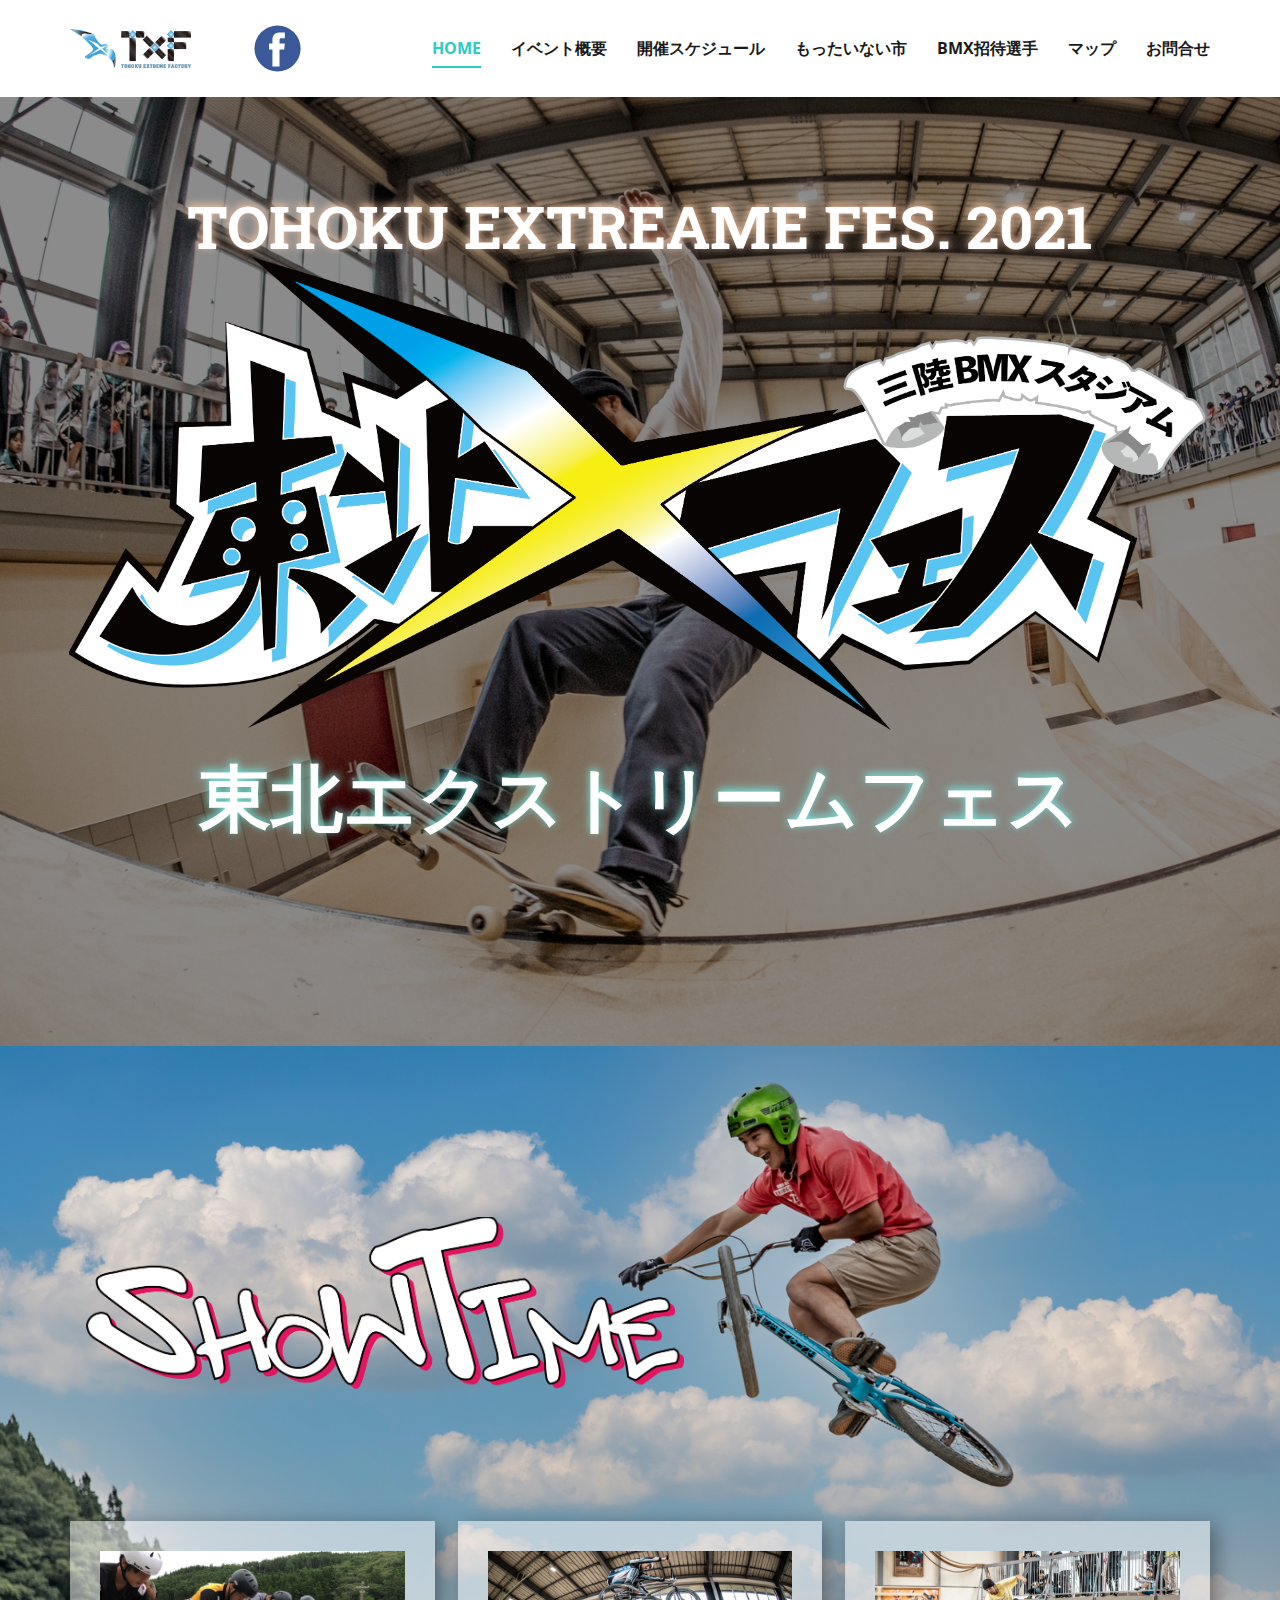
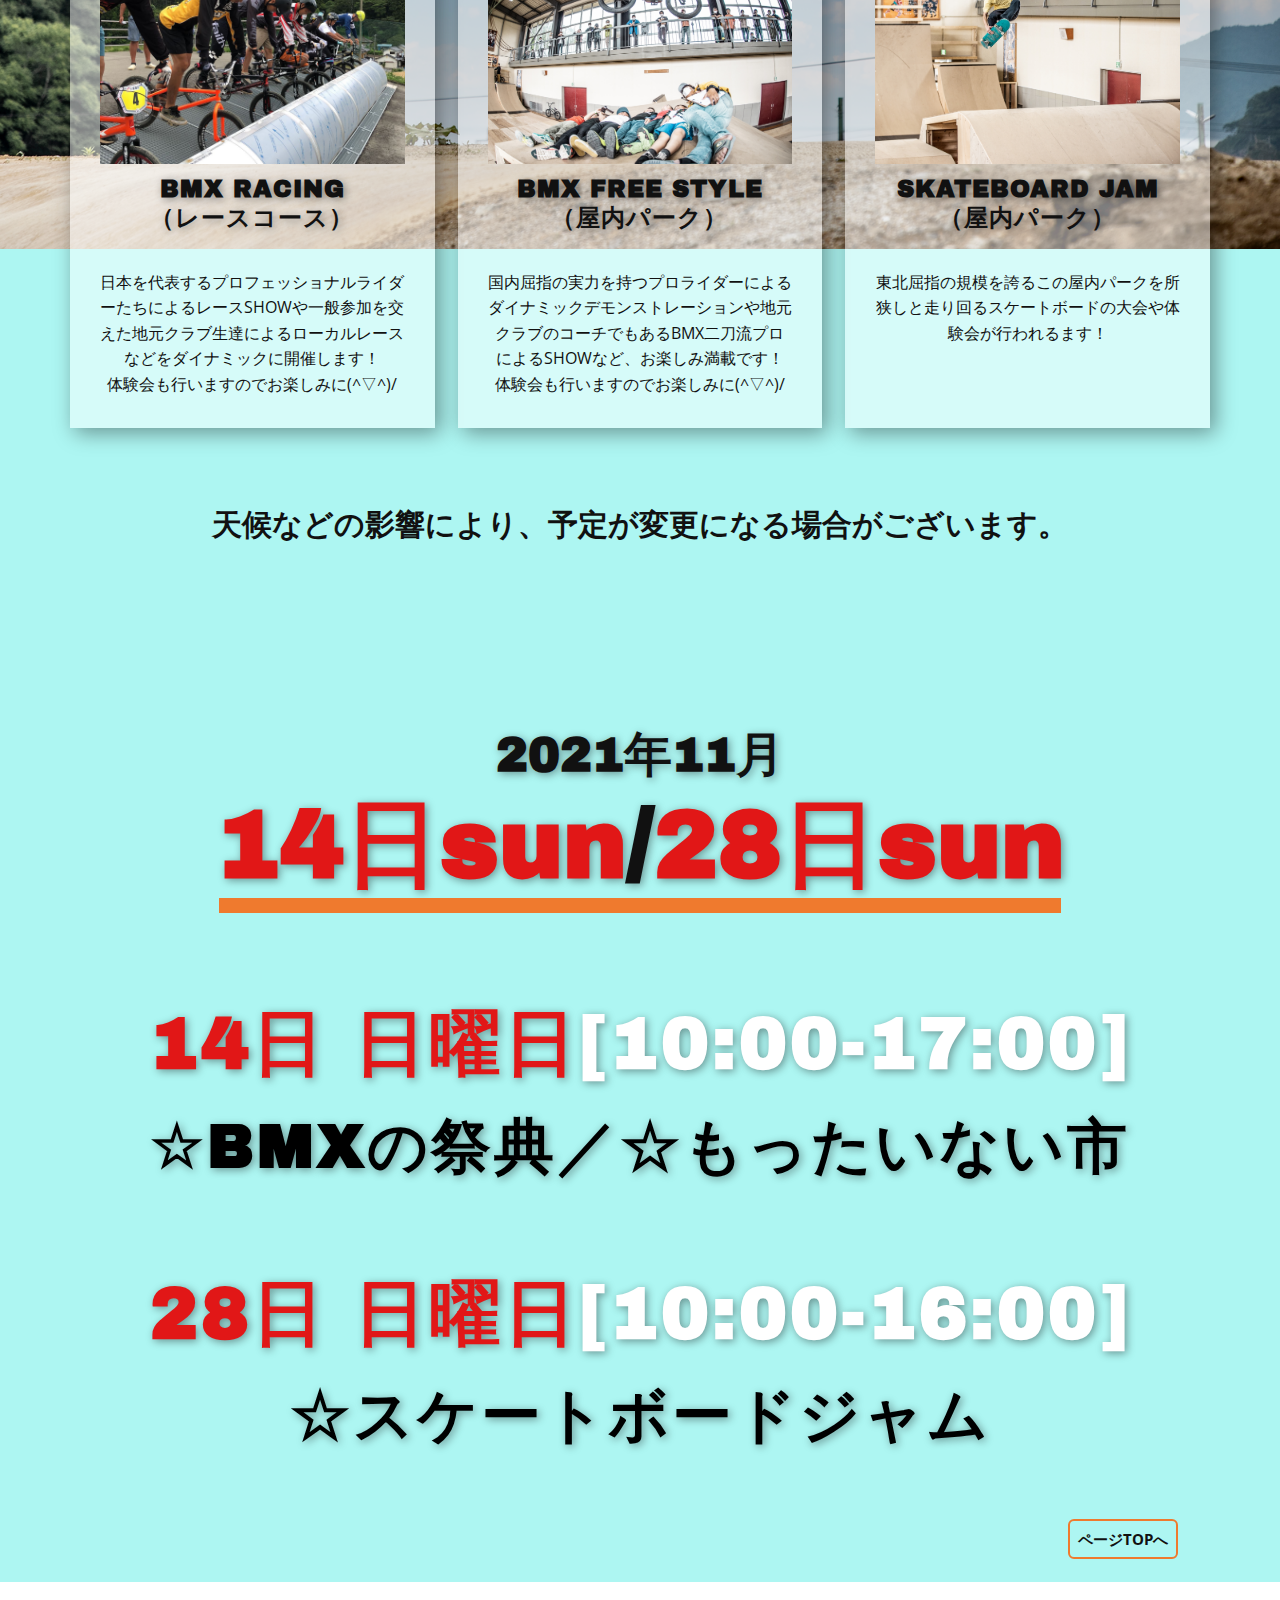
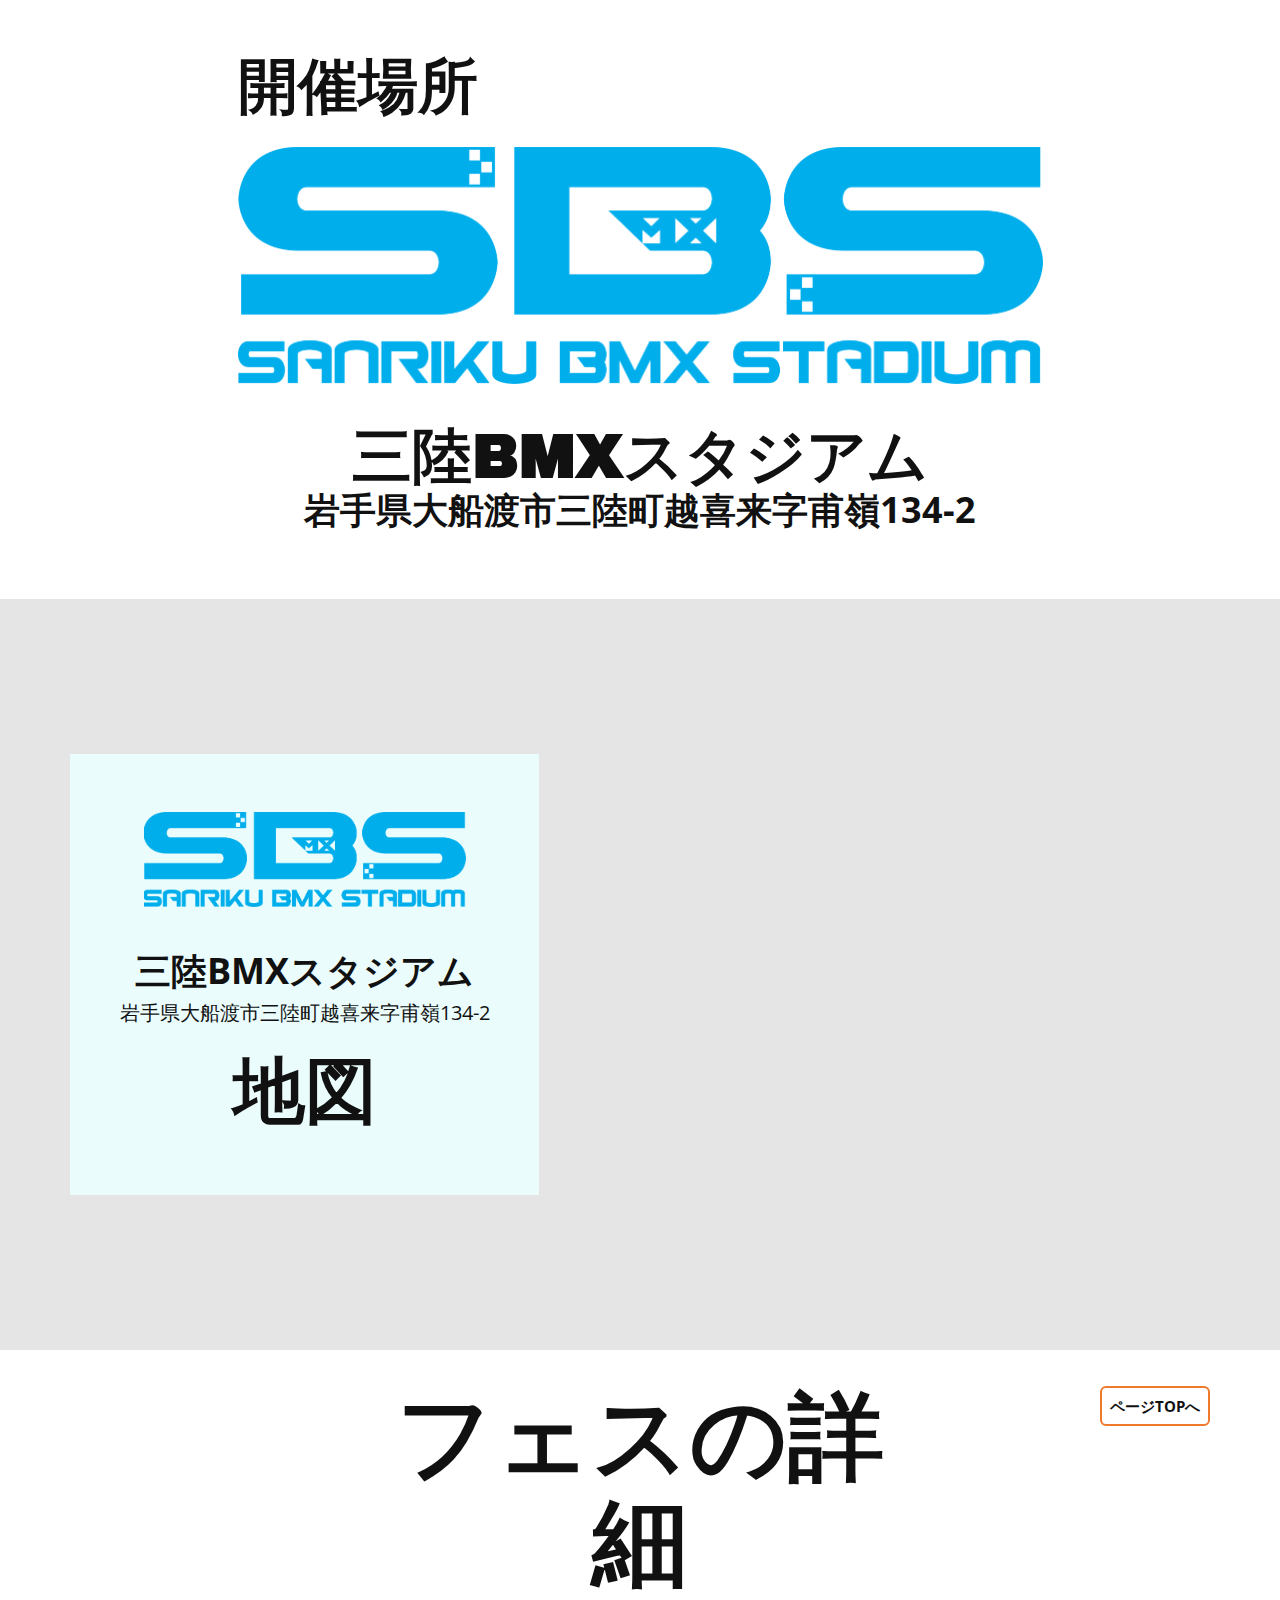
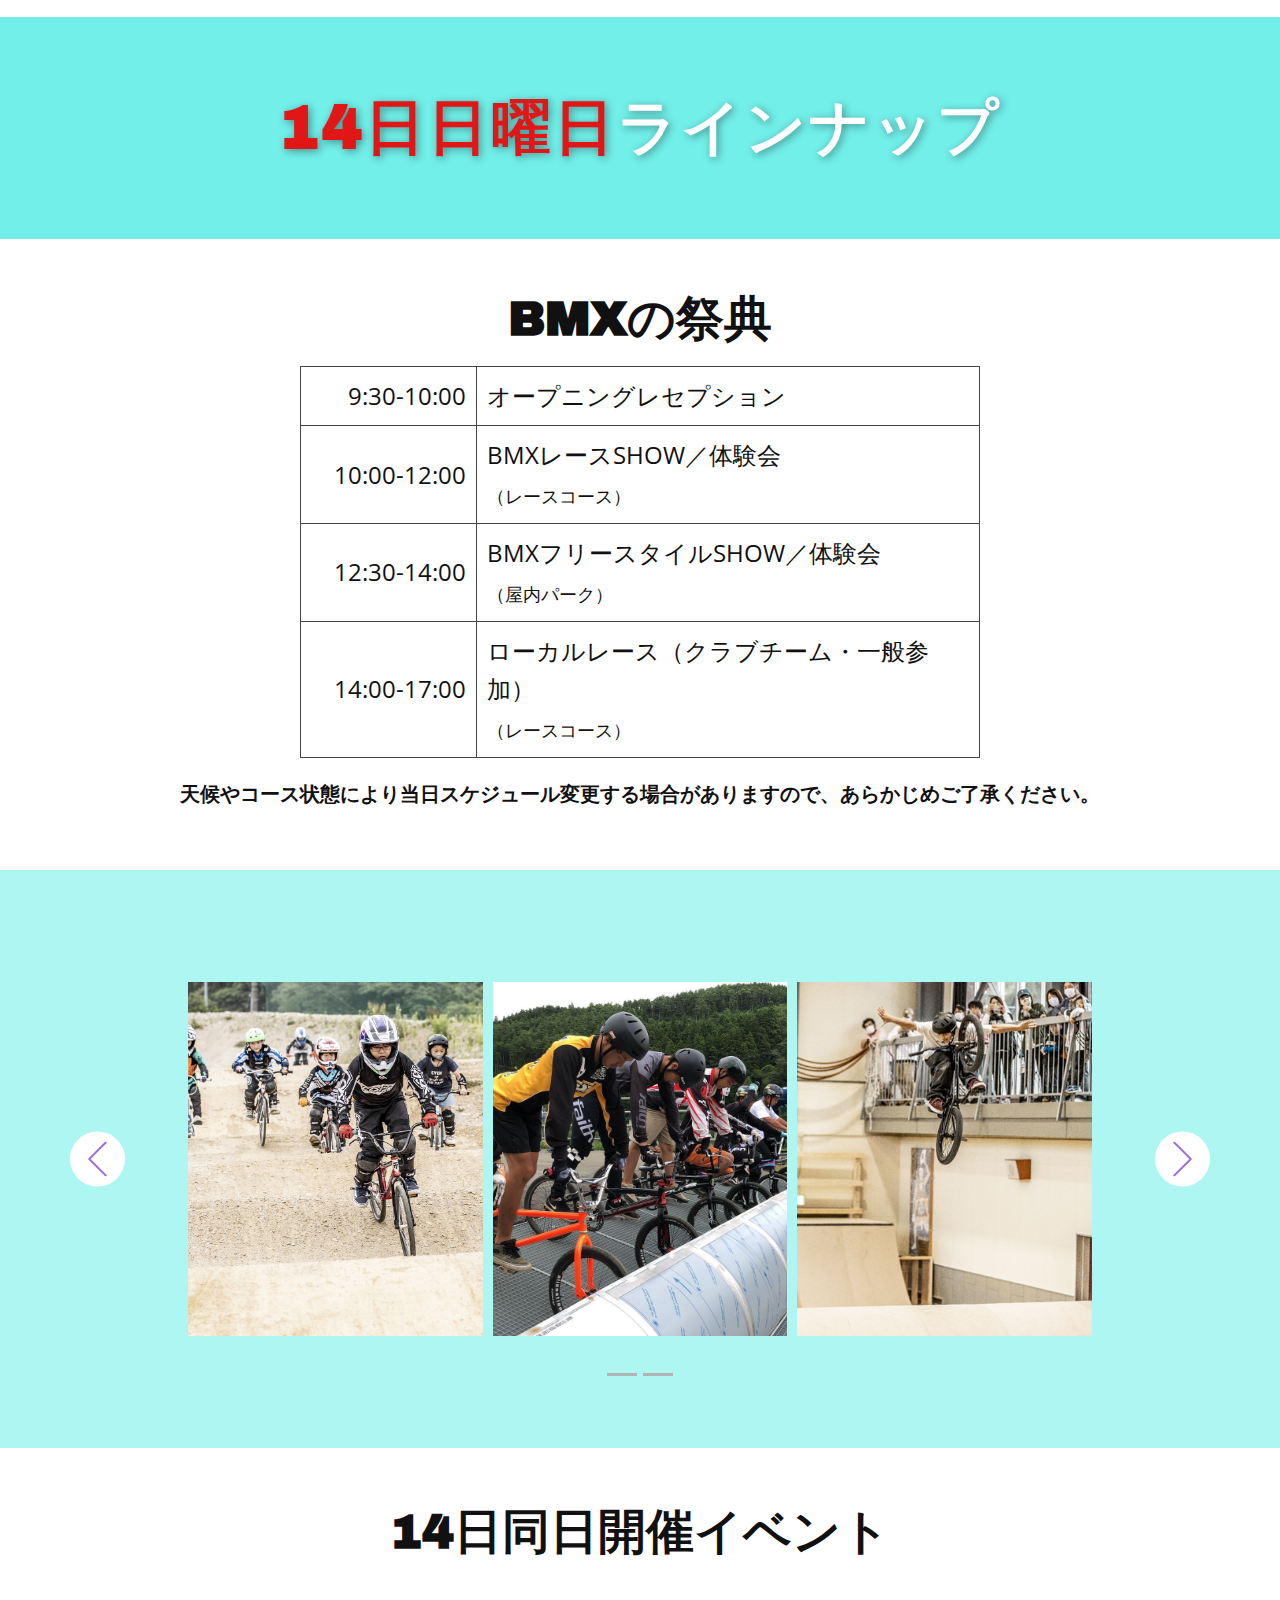
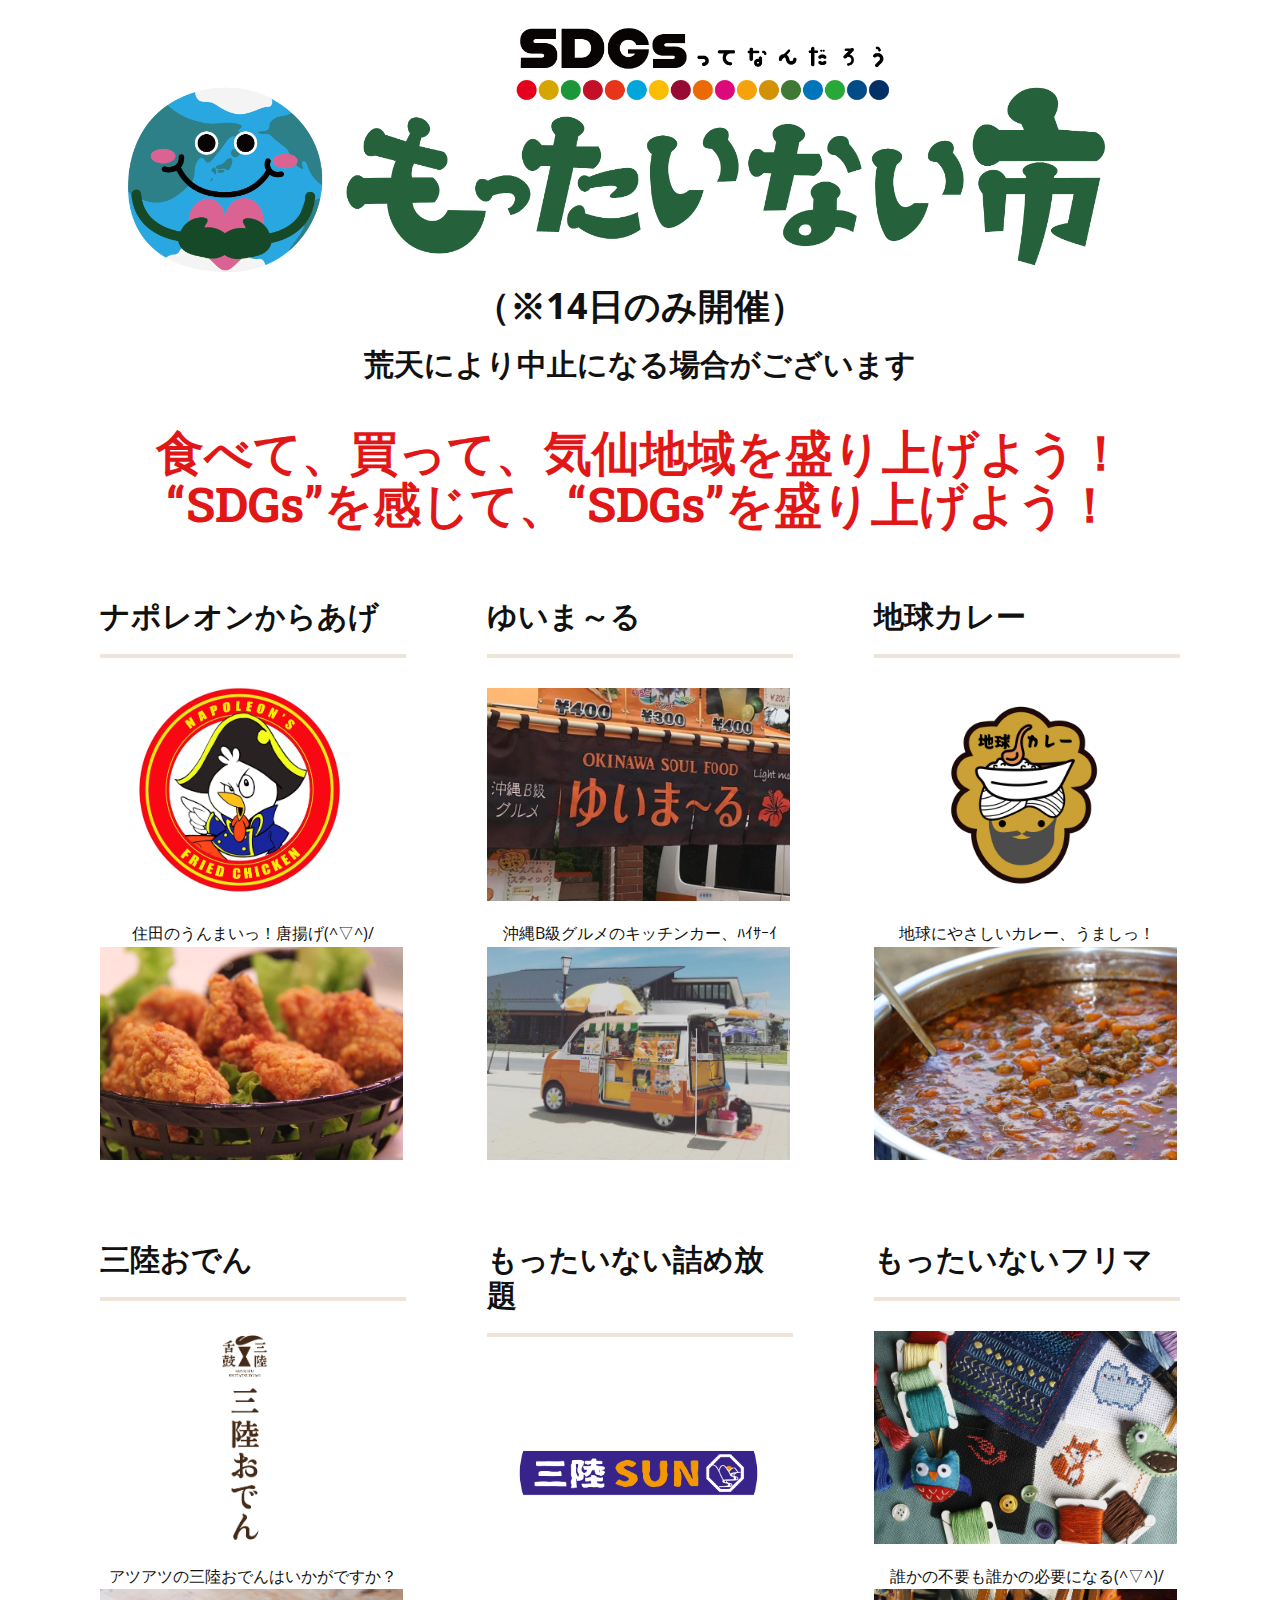
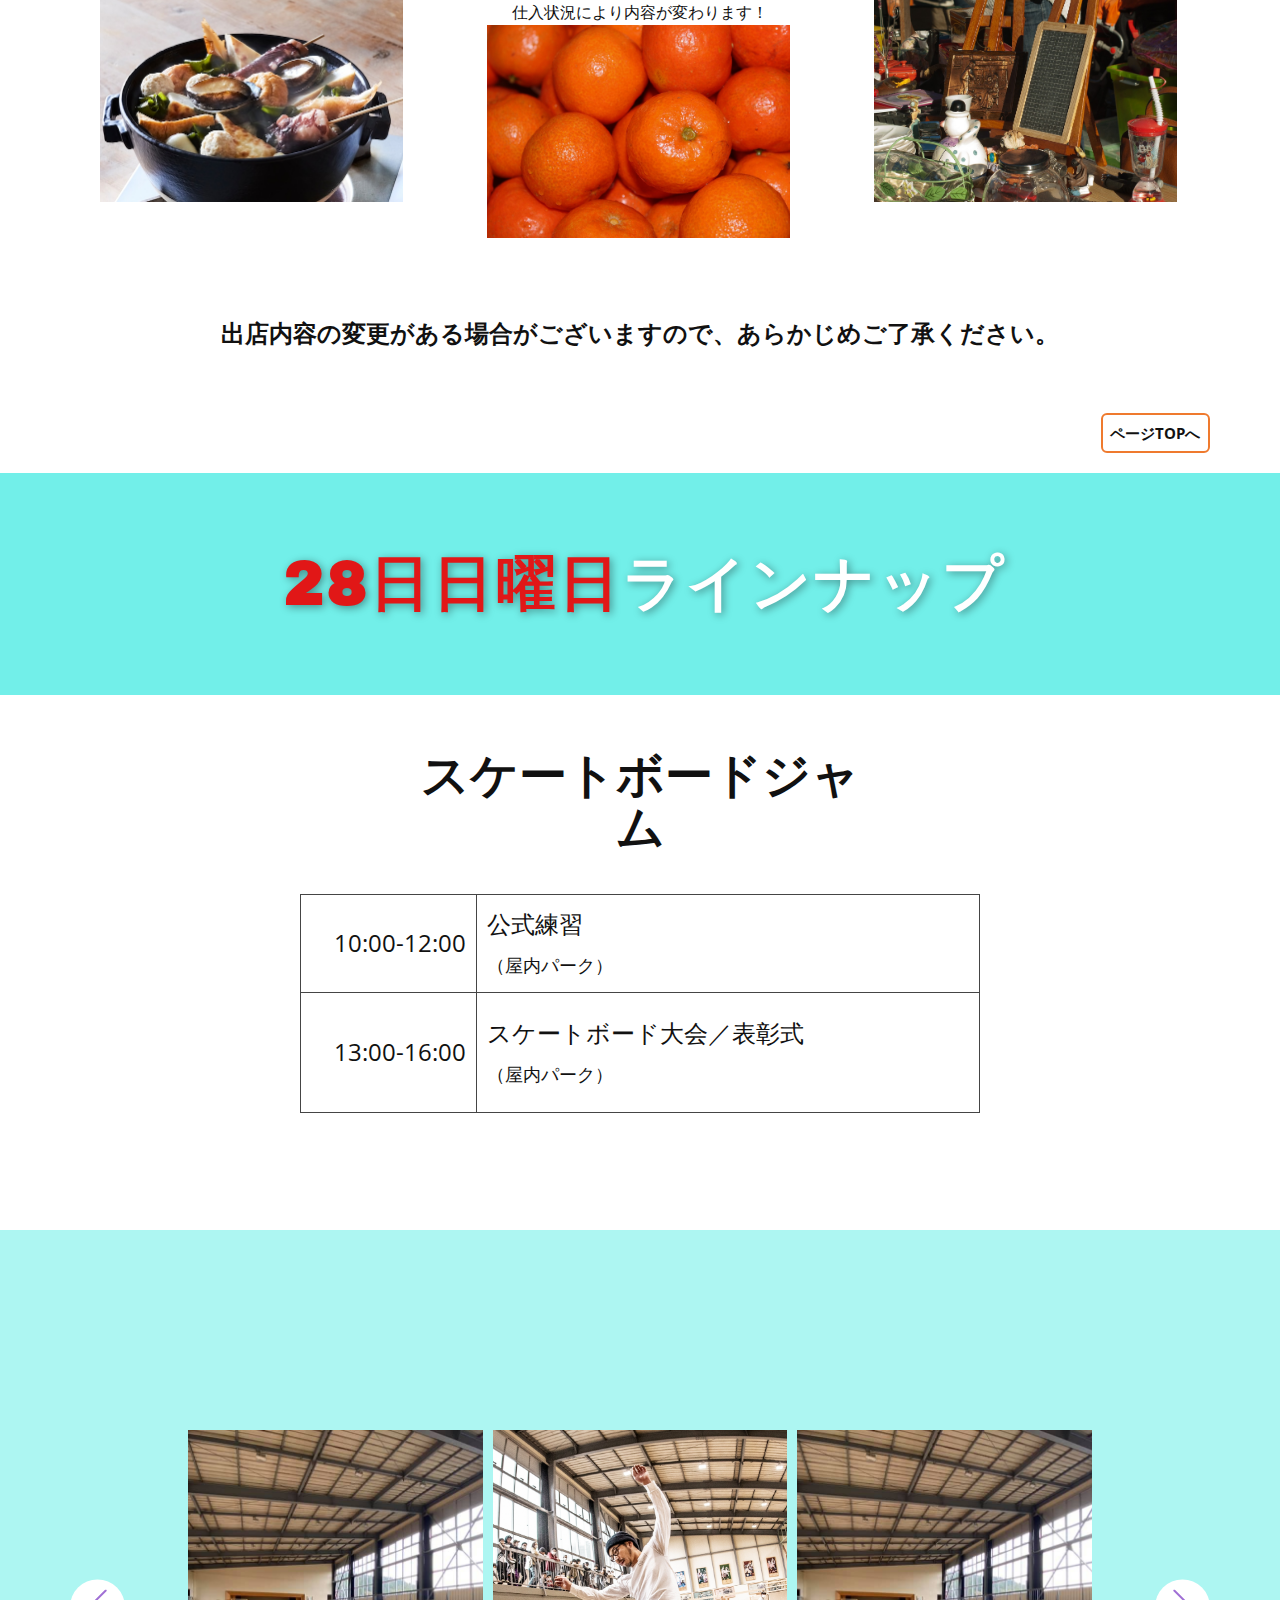
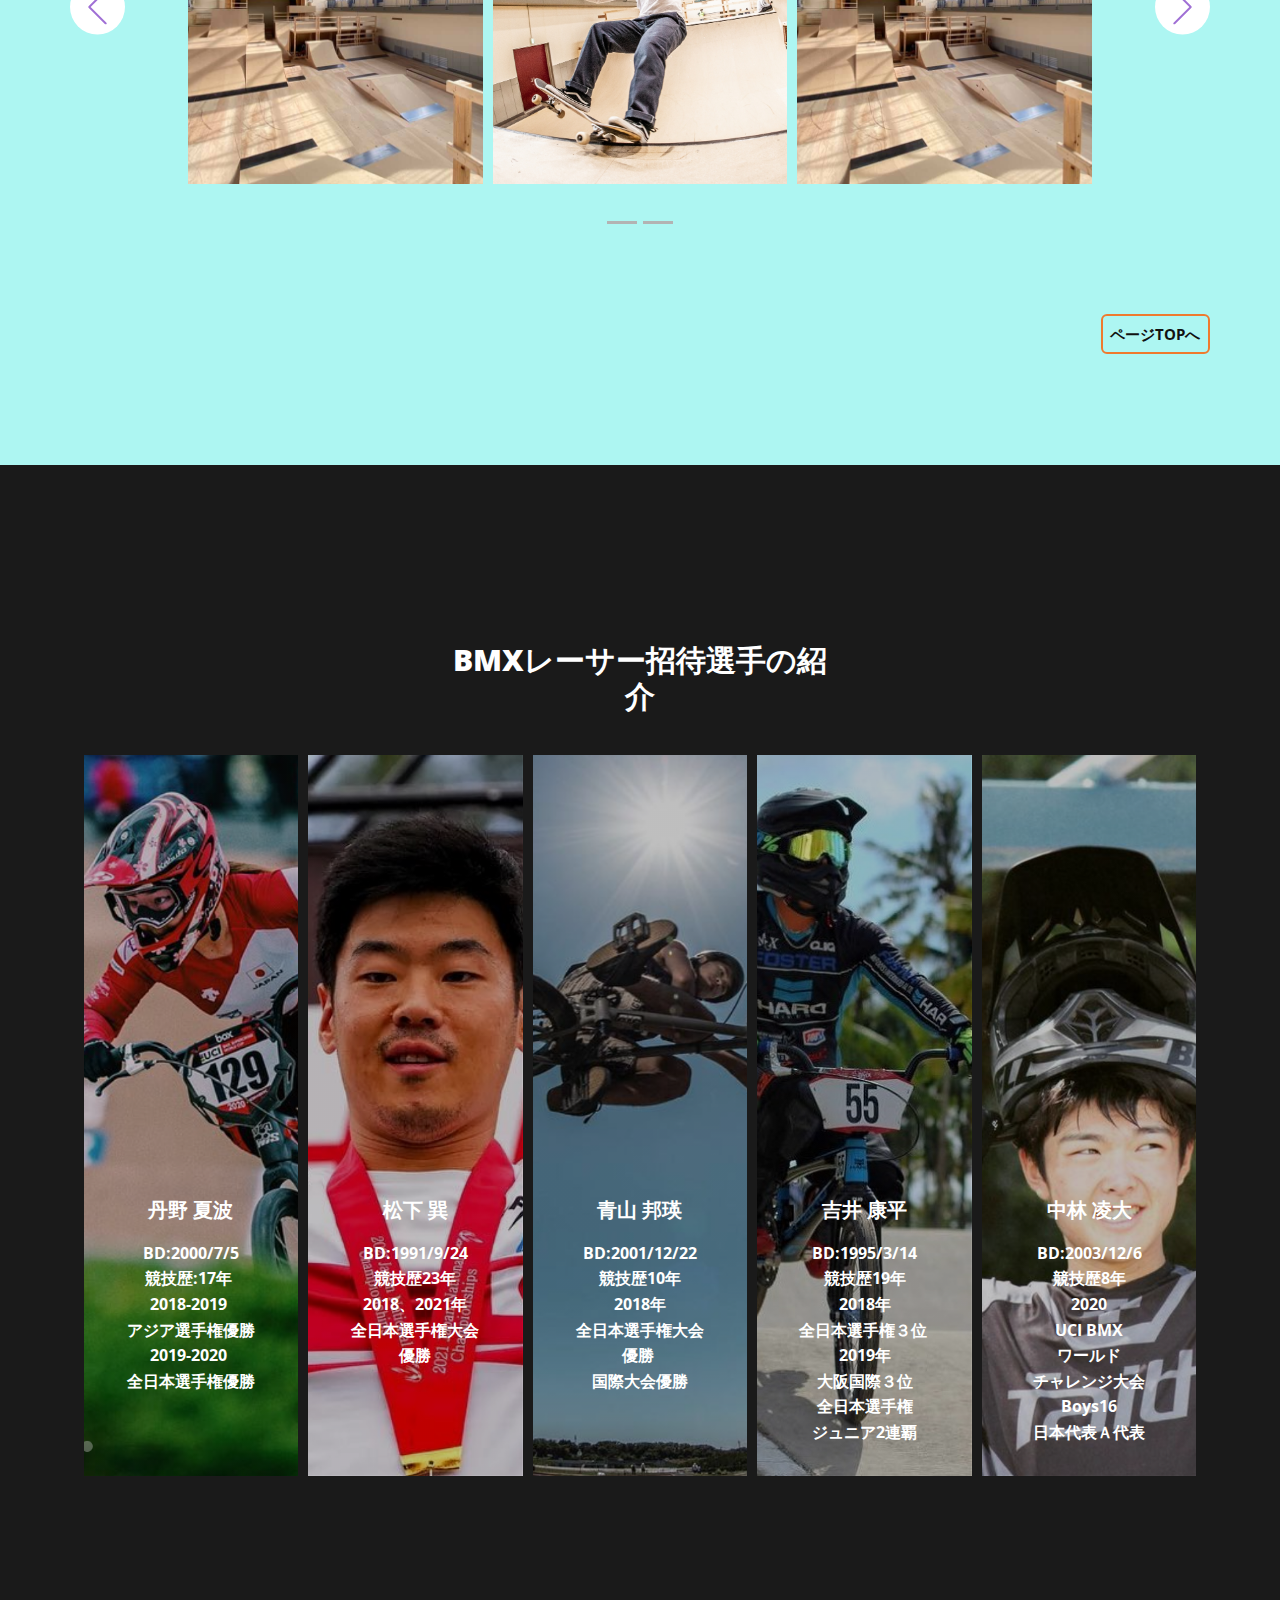
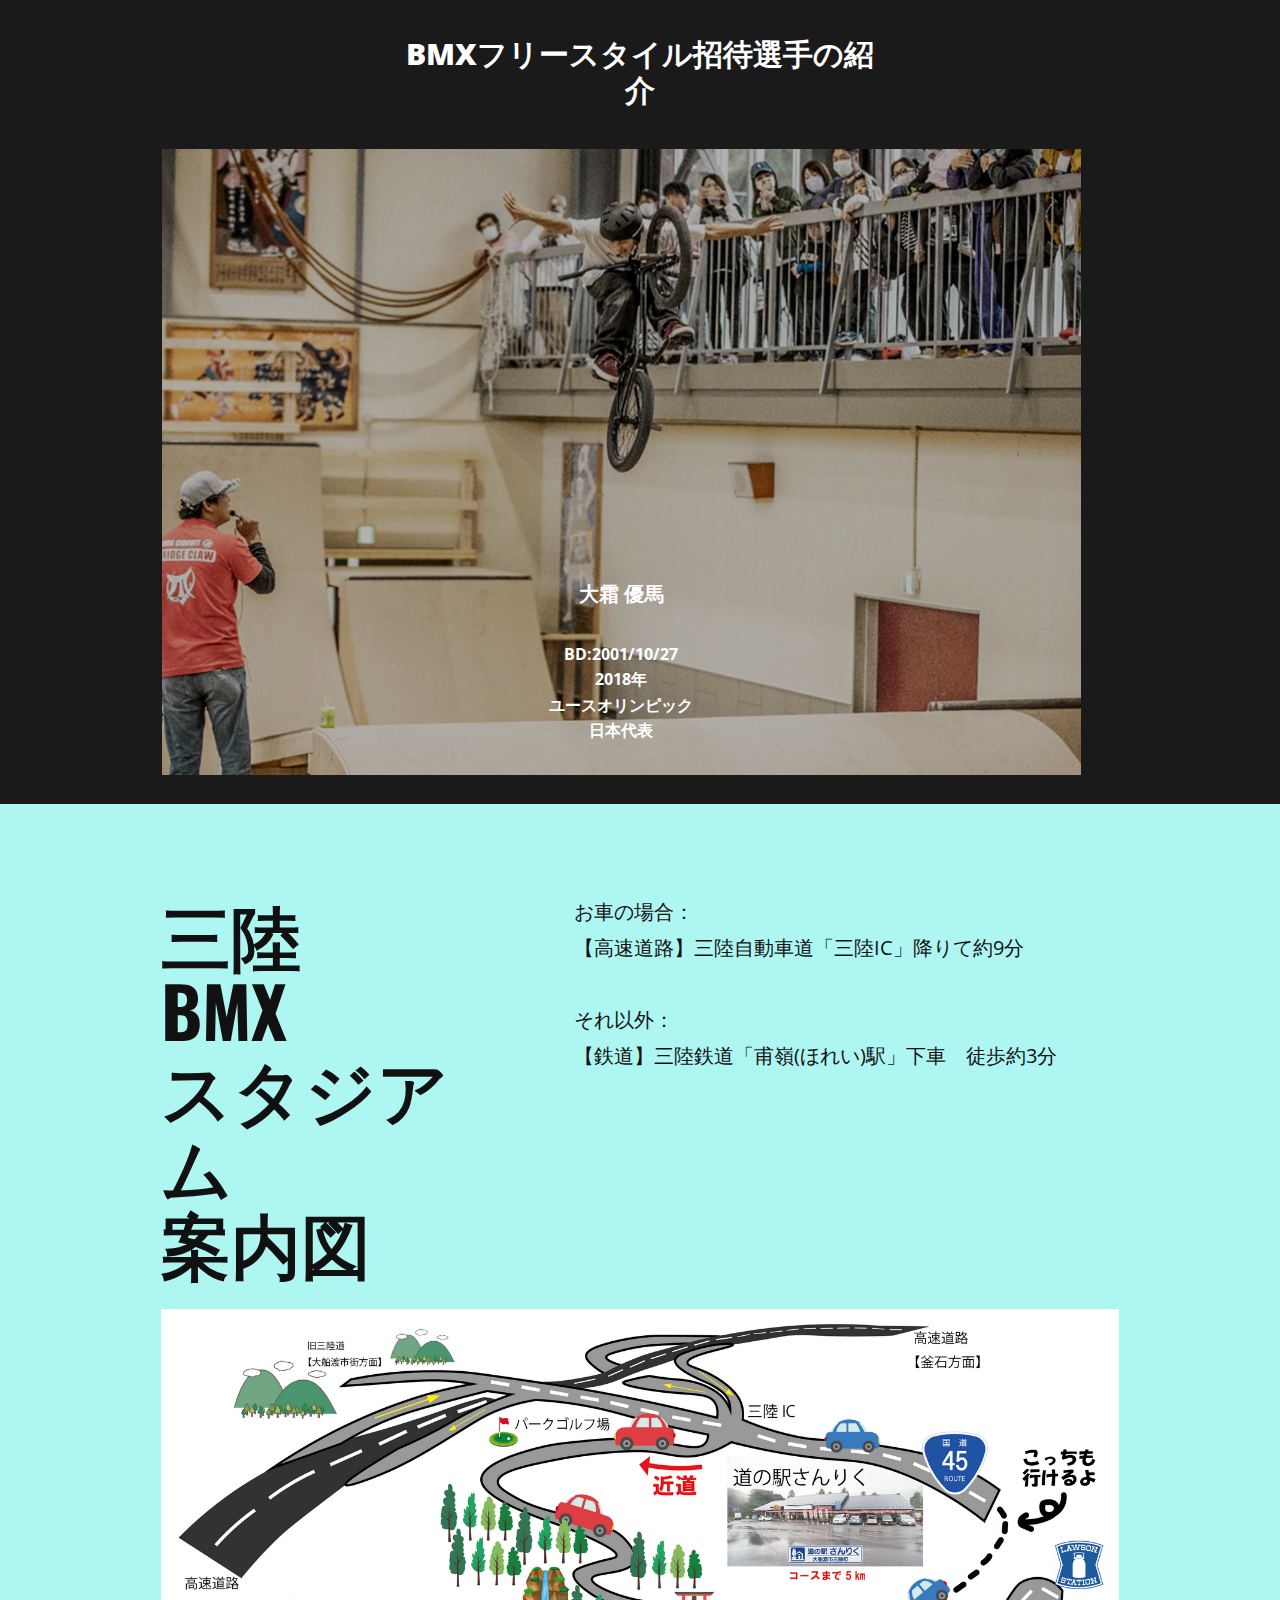
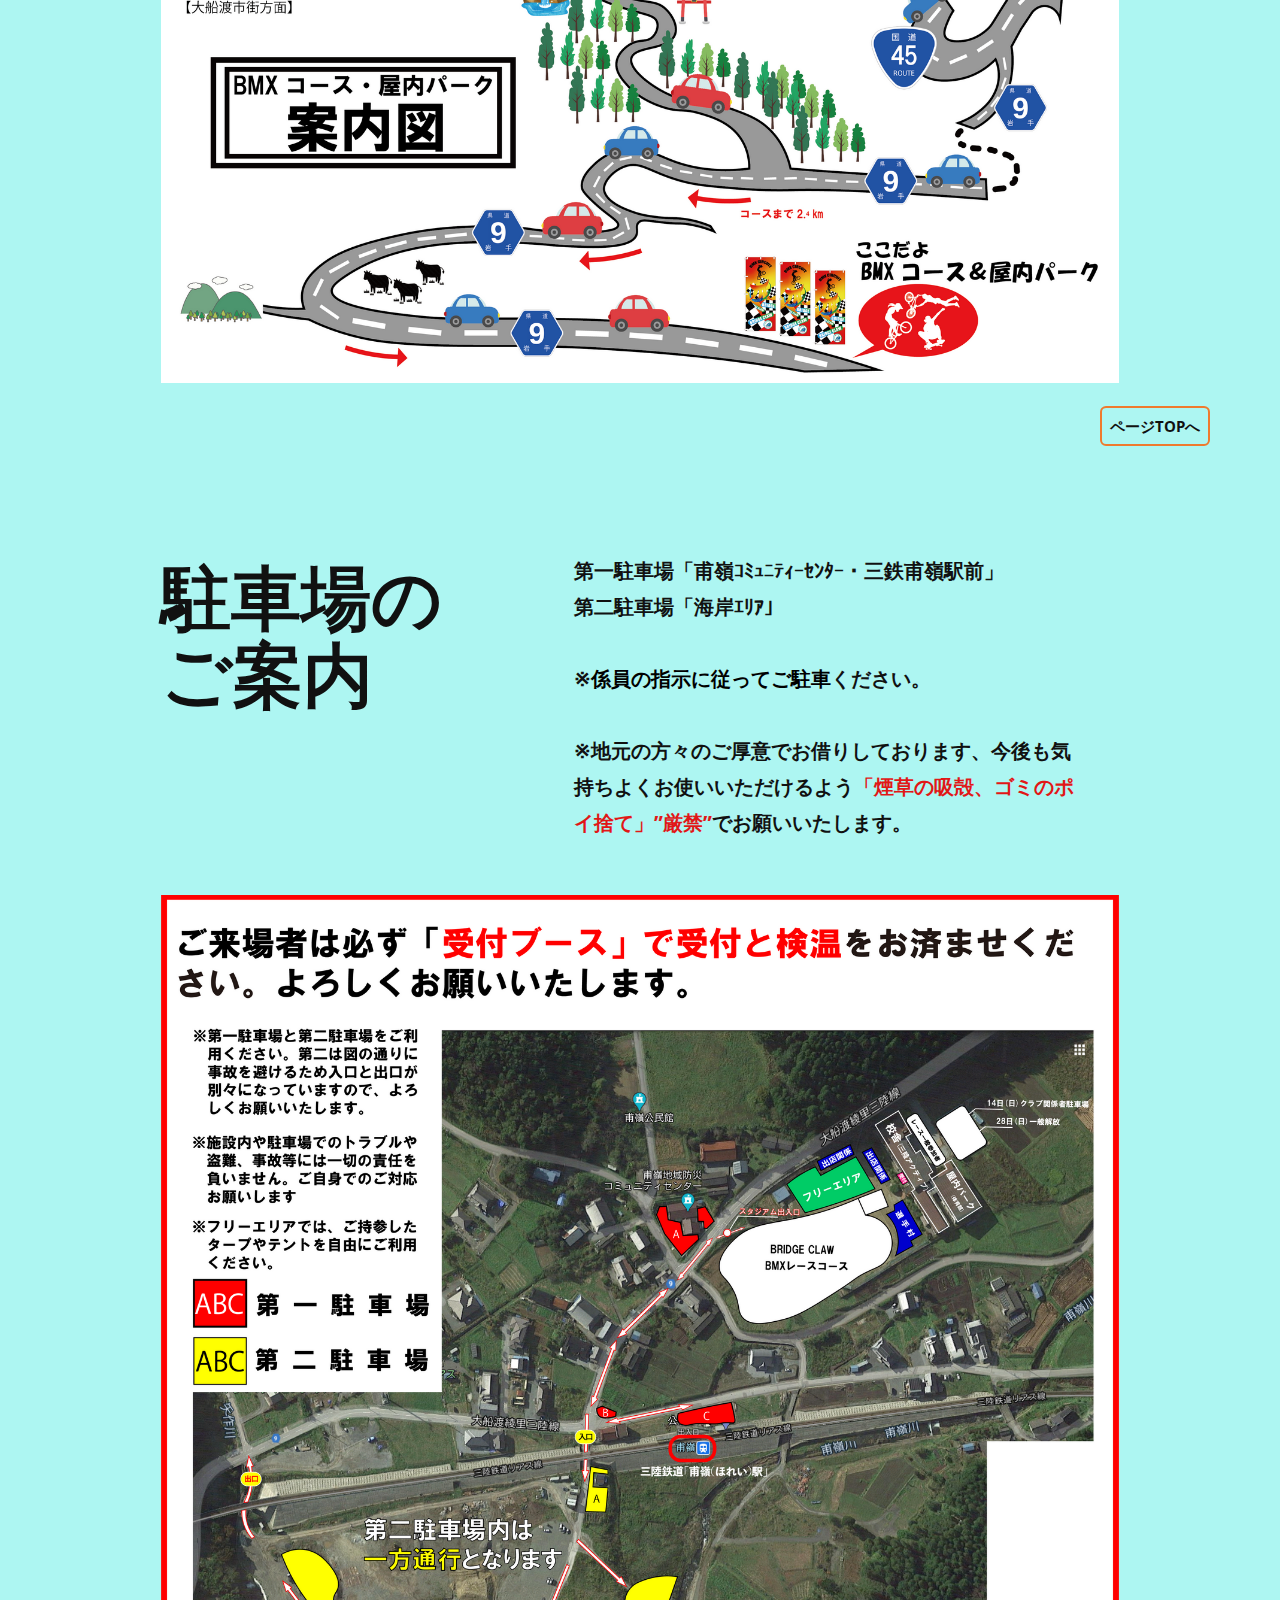
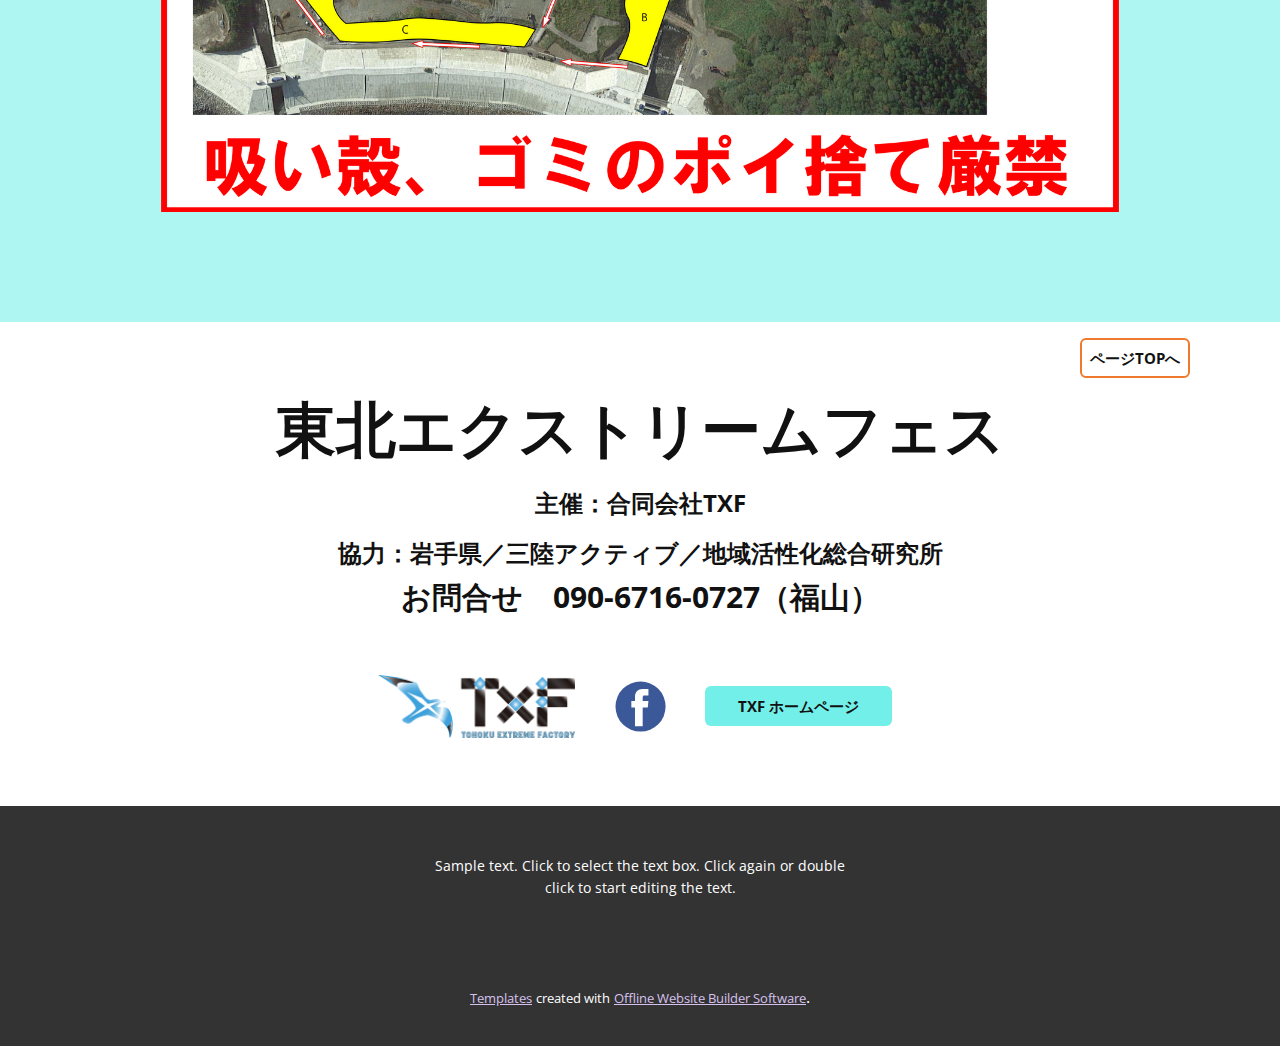
==== Home.html @ 02803640 "first commit" ====
<!DOCTYPE html>
<html style="font-size: 16px;">
  <head>
    <meta name="viewport" content="width=device-width, initial-scale=1.0">
    <meta charset="utf-8">
    <meta name="keywords" content="Sport Club, About Gym, Our sports club is open!, Come workout with us, Membership Benefits, Contact Us">
    <meta name="description" content="">
    <meta name="page_type" content="np-template-header-footer-from-plugin">
    <title>Home</title>
    <link rel="stylesheet" href="nicepage.css" media="screen">
<link rel="stylesheet" href="Home.css" media="screen">
    <script class="u-script" type="text/javascript" src="jquery.js" defer=""></script>
    <script class="u-script" type="text/javascript" src="nicepage.js" defer=""></script>
    <meta name="generator" content="Nicepage 3.29.1, nicepage.com">
    <link id="u-theme-google-font" rel="stylesheet" href="https://fonts.googleapis.com/css?family=Roboto+Slab:100,200,300,400,500,600,700,800,900|Open+Sans:300,300i,400,400i,600,600i,700,700i,800,800i">
    <link id="u-page-google-font" rel="stylesheet" href="https://fonts.googleapis.com/css?family=Oswald:200,300,400,500,600,700|Archivo+Black:400">
    
    
    
    
    
    
    
    
    
    
    
    
    
    
    
    
    
    
    <script type="application/ld+json">{
		"@context": "http://schema.org",
		"@type": "Organization",
		"name": "東北XフェスWEBポスター",
		"logo": "images/TXF1.png",
		"sameAs": []
}</script>
    <meta name="theme-color" content="#a070d5">
    <meta property="og:title" content="Home">
    <meta property="og:type" content="website">
  </head>
  <body class="u-body u-palette-1-base"><header class="u-align-center-sm u-align-center-xs u-clearfix u-header u-white u-header" id="sec-61e0"><div class="u-clearfix u-sheet u-sheet-1">
        <a href="https://nicepage.com" class="u-image u-logo u-image-1" data-image-width="1600" data-image-height="513">
          <img src="images/TXF1.png" class="u-logo-image u-logo-image-1">
        </a>
        <div class="u-social-icons u-spacing-10 u-social-icons-1">
          <a class="u-social-url" title="facebook" target="_blank" href=""><span class="u-icon u-social-facebook u-social-icon u-icon-1"><svg class="u-svg-link" preserveAspectRatio="xMidYMin slice" viewBox="0 0 112 112" style=""><use xmlns:xlink="http://www.w3.org/1999/xlink" xlink:href="#svg-bef1"></use></svg><svg class="u-svg-content" viewBox="0 0 112 112" x="0" y="0" id="svg-bef1"><circle fill="currentColor" cx="56.1" cy="56.1" r="55"></circle><path fill="#FFFFFF" d="M73.5,31.6h-9.1c-1.4,0-3.6,0.8-3.6,3.9v8.5h12.6L72,58.3H60.8v40.8H43.9V58.3h-8V43.9h8v-9.2
            c0-6.7,3.1-17,17-17h12.5v13.9H73.5z"></path></svg></span>
          </a>
        </div>
        <nav class="u-align-left u-menu u-menu-dropdown u-offcanvas u-menu-1">
          <div class="menu-collapse" style="font-size: 1rem; letter-spacing: 0px; font-weight: 700; text-transform: uppercase;">
            <a class="u-button-style u-custom-active-border-color u-custom-active-color u-custom-border u-custom-border-color u-custom-borders u-custom-hover-border-color u-custom-hover-color u-custom-left-right-menu-spacing u-custom-text-active-color u-custom-text-color u-custom-text-hover-color u-custom-top-bottom-menu-spacing u-nav-link" href="#">
              <svg class="u-svg-link" preserveAspectRatio="xMidYMin slice" viewBox="0 0 302 302" style=""><use xmlns:xlink="http://www.w3.org/1999/xlink" xlink:href="#svg-8a8f"></use></svg>
              <svg xmlns="http://www.w3.org/2000/svg" xmlns:xlink="http://www.w3.org/1999/xlink" version="1.1" id="svg-8a8f" x="0px" y="0px" viewBox="0 0 302 302" style="enable-background:new 0 0 302 302;" xml:space="preserve" class="u-svg-content"><g><rect y="36" width="302" height="30"></rect><rect y="236" width="302" height="30"></rect><rect y="136" width="302" height="30"></rect>
</g><g></g><g></g><g></g><g></g><g></g><g></g><g></g><g></g><g></g><g></g><g></g><g></g><g></g><g></g><g></g></svg>
            </a>
          </div>
          <div class="u-custom-menu u-nav-container">
            <ul class="u-nav u-spacing-30 u-unstyled u-nav-1"><li class="u-nav-item"><a class="u-border-2 u-border-active-palette-4-base u-border-hover-palette-2-base u-border-no-left u-border-no-right u-border-no-top u-button-style u-nav-link u-text-active-palette-4-base u-text-grey-90 u-text-hover-grey-90" href="Home.html" style="padding: 10px 0px;">Home</a>
</li><li class="u-nav-item"><a class="u-border-2 u-border-active-palette-4-base u-border-hover-palette-2-base u-border-no-left u-border-no-right u-border-no-top u-button-style u-nav-link u-text-active-palette-4-base u-text-grey-90 u-text-hover-grey-90" href="Home.html#carousel_ca65" data-page-id="92924506" style="padding: 10px 0px;">イベント概要</a>
</li><li class="u-nav-item"><a class="u-border-2 u-border-active-palette-4-base u-border-hover-palette-2-base u-border-no-left u-border-no-right u-border-no-top u-button-style u-nav-link u-text-active-palette-4-base u-text-grey-90 u-text-hover-grey-90" style="padding: 10px 0px;">開催スケジュール</a><div class="u-nav-popup"><ul class="u-h-spacing-20 u-nav u-unstyled u-v-spacing-10 u-nav-2"><li class="u-nav-item"><a class="u-button-style u-nav-link u-palette-2-base" href="Home.html#carousel_9475" data-page-id="92924506" style="text-decoration: underline !important;">日程</a>
</li><li class="u-nav-item"><a class="u-button-style u-nav-link u-palette-2-base" href="Home.html#carousel_08b9" data-page-id="92924506" style="text-decoration: underline !important;">14日のスケジュール</a>
</li><li class="u-nav-item"><a class="u-button-style u-nav-link u-palette-2-base" href="Home.html#carousel_5768" data-page-id="92924506" style="text-decoration: underline !important;">28日のスケジュール</a>
</li></ul>
</div>
</li><li class="u-nav-item"><a class="u-border-2 u-border-active-palette-4-base u-border-hover-palette-2-base u-border-no-left u-border-no-right u-border-no-top u-button-style u-nav-link u-text-active-palette-4-base u-text-grey-90 u-text-hover-grey-90" href="Home.html#carousel_141b" data-page-id="92924506" style="padding: 10px 0px;">もったいない市</a>
</li><li class="u-nav-item"><a class="u-border-2 u-border-active-palette-4-base u-border-hover-palette-2-base u-border-no-left u-border-no-right u-border-no-top u-button-style u-nav-link u-text-active-palette-4-base u-text-grey-90 u-text-hover-grey-90" style="padding: 10px 0px;">BMX招待選手</a><div class="u-nav-popup"><ul class="u-h-spacing-20 u-nav u-unstyled u-v-spacing-10 u-nav-3"><li class="u-nav-item"><a class="u-button-style u-nav-link u-palette-2-base" href="Home.html#carousel_0637" data-page-id="92924506" style="text-decoration: underline !important;">BMXレース選手</a>
</li><li class="u-nav-item"><a class="u-button-style u-nav-link u-palette-2-base" href="Home.html#carousel_9025" data-page-id="92924506" style="text-decoration: underline !important;">BMXフリースタイル選手</a>
</li></ul>
</div>
</li><li class="u-nav-item"><a class="u-border-2 u-border-active-palette-4-base u-border-hover-palette-2-base u-border-no-left u-border-no-right u-border-no-top u-button-style u-nav-link u-text-active-palette-4-base u-text-grey-90 u-text-hover-grey-90" href="Home.html#sec-debf" data-page-id="92924506" style="padding: 10px 0px;">マップ</a><div class="u-nav-popup"><ul class="u-h-spacing-20 u-nav u-unstyled u-v-spacing-10 u-nav-4"><li class="u-nav-item"><a class="u-button-style u-nav-link u-palette-2-base" href="Home.html#sec-debf" data-page-id="92924506" style="text-decoration: underline !important;">Google地図</a>
</li><li class="u-nav-item"><a class="u-button-style u-nav-link u-palette-2-base" href="Home.html#carousel_3119" data-page-id="92924506" style="text-decoration: underline !important;">経路図（三陸IC～BMXスタジアム）</a>
</li><li class="u-nav-item"><a class="u-button-style u-nav-link u-palette-2-base" href="Home.html#carousel_471a" data-page-id="92924506" style="text-decoration: underline !important;">駐車場のご案内</a>
</li></ul>
</div>
</li><li class="u-nav-item"><a class="u-border-2 u-border-active-palette-4-base u-border-hover-palette-2-base u-border-no-left u-border-no-right u-border-no-top u-button-style u-nav-link u-text-active-palette-4-base u-text-grey-90 u-text-hover-grey-90" href="Home.html#sec-72d3" data-page-id="92924506" style="padding: 10px 0px;">お問合せ</a>
</li></ul>
          </div>
          <div class="u-custom-menu u-nav-container-collapse">
            <div class="u-align-center u-black u-container-style u-inner-container-layout u-opacity u-opacity-95 u-sidenav">
              <div class="u-inner-container-layout u-sidenav-overflow">
                <div class="u-menu-close"></div>
                <ul class="u-align-center u-nav u-popupmenu-items u-unstyled u-nav-5"><li class="u-nav-item"><a class="u-button-style u-nav-link" href="Home.html" style="padding: 10px 0px;">Home</a>
</li><li class="u-nav-item"><a class="u-button-style u-nav-link" href="Home.html#carousel_ca65" data-page-id="92924506" style="padding: 10px 0px;">イベント概要</a>
</li><li class="u-nav-item"><a class="u-button-style u-nav-link" style="padding: 10px 0px;">開催スケジュール</a><div class="u-nav-popup"><ul class="u-h-spacing-20 u-nav u-unstyled u-v-spacing-10 u-nav-6"><li class="u-nav-item"><a class="u-button-style u-nav-link" href="Home.html#carousel_9475" data-page-id="92924506" style="text-decoration: underline !important;">日程</a>
</li><li class="u-nav-item"><a class="u-button-style u-nav-link" href="Home.html#carousel_08b9" data-page-id="92924506" style="text-decoration: underline !important;">14日のスケジュール</a>
</li><li class="u-nav-item"><a class="u-button-style u-nav-link" href="Home.html#carousel_5768" data-page-id="92924506" style="text-decoration: underline !important;">28日のスケジュール</a>
</li></ul>
</div>
</li><li class="u-nav-item"><a class="u-button-style u-nav-link" href="Home.html#carousel_141b" data-page-id="92924506" style="padding: 10px 0px;">もったいない市</a>
</li><li class="u-nav-item"><a class="u-button-style u-nav-link" style="padding: 10px 0px;">BMX招待選手</a><div class="u-nav-popup"><ul class="u-h-spacing-20 u-nav u-unstyled u-v-spacing-10 u-nav-7"><li class="u-nav-item"><a class="u-button-style u-nav-link" href="Home.html#carousel_0637" data-page-id="92924506" style="text-decoration: underline !important;">BMXレース選手</a>
</li><li class="u-nav-item"><a class="u-button-style u-nav-link" href="Home.html#carousel_9025" data-page-id="92924506" style="text-decoration: underline !important;">BMXフリースタイル選手</a>
</li></ul>
</div>
</li><li class="u-nav-item"><a class="u-button-style u-nav-link" href="Home.html#sec-debf" data-page-id="92924506" style="padding: 10px 0px;">マップ</a><div class="u-nav-popup"><ul class="u-h-spacing-20 u-nav u-unstyled u-v-spacing-10 u-nav-8"><li class="u-nav-item"><a class="u-button-style u-nav-link" href="Home.html#sec-debf" data-page-id="92924506" style="text-decoration: underline !important;">Google地図</a>
</li><li class="u-nav-item"><a class="u-button-style u-nav-link" href="Home.html#carousel_3119" data-page-id="92924506" style="text-decoration: underline !important;">経路図（三陸IC～BMXスタジアム）</a>
</li><li class="u-nav-item"><a class="u-button-style u-nav-link" href="Home.html#carousel_471a" data-page-id="92924506" style="text-decoration: underline !important;">駐車場のご案内</a>
</li></ul>
</div>
</li><li class="u-nav-item"><a class="u-button-style u-nav-link" href="Home.html#sec-72d3" data-page-id="92924506" style="padding: 10px 0px;">お問合せ</a>
</li></ul>
              </div>
            </div>
            <div class="u-black u-menu-overlay u-opacity u-opacity-70"></div>
          </div>
        </nav>
      </div></header> 
    <section class="u-clearfix u-valign-middle u-section-1" id="carousel_bebf">
      <div class="u-clearfix u-expanded-width-md u-expanded-width-sm u-expanded-width-xl u-expanded-width-xs u-layout-wrap u-layout-wrap-1">
        <div class="u-layout">
          <div class="u-layout-row">
            <div class="u-container-style u-image u-layout-cell u-shading u-size-60 u-image-1" data-image-width="5739" data-image-height="3826">
              <div class="u-container-layout u-valign-top-sm u-container-layout-1">
                <p class="u-align-center u-custom-font u-heading-font u-text u-text-1">TOHOKU EXTREAME FES. 2021</p>
                <img class="u-expanded-width-lg u-expanded-width-md u-expanded-width-sm u-image u-image-default u-image-2" src="images/X.png" alt="" data-image-width="3454" data-image-height="1429">
                <p class="u-align-center u-text u-text-2">東北エクストリームフェス</p>
              </div>
            </div>
          </div>
        </div>
      </div>
    </section>
    <section class="-lg -sm -xl -xs u-align-center u-clearfix u-palette-4-light-2 u-section-2" src="" id="carousel_ca65">
      <img class="u-expanded-width u-image u-image-1" src="images/20210613_TXF-144.png" data-image-width="1600" data-image-height="1067">
      <div class="u-list u-list-1">
        <div class="u-repeater u-repeater-1">
          <div class="u-align-center u-container-style u-list-item u-opacity u-opacity-50 u-repeater-item u-white u-list-item-1">
            <div class="u-container-layout u-similar-container u-container-layout-1">
              <img alt="" class="u-expanded-width u-image u-image-default u-image-2" data-image-width="1600" data-image-height="900" src="images/IMG_3440.JPG">
              <h4 class="u-custom-font u-text u-text-1">BMX RACING<br>（レースコース）
              </h4>
              <p class="u-text u-text-2">日本を代表するプロフェッショナルライダーたちによるレースSHOWや一般参加を交えた地元クラブ生達によるローカルレースなどをダイナミックに開催します！<br>体験会も行いますのでお楽しみに(^▽^)/
              </p>
            </div>
          </div>
          <div class="u-align-center u-container-style u-list-item u-opacity u-opacity-50 u-repeater-item u-white u-list-item-2">
            <div class="u-container-layout u-similar-container u-container-layout-2">
              <img alt="" class="u-expanded-width u-image u-image-default u-image-3" data-image-width="1600" data-image-height="1067" src="images/20201011_TXF-0891.jpg">
              <h4 class="u-custom-font u-text u-text-3">BMX FREE STYLE<br>（屋内パーク）
              </h4>
              <p class="u-text u-text-4">国内屈指の実力を持つプロライダーによるダイナミックデモンストレーションや地元クラブのコーチでもあるBMX二刀流プロによるSHOWなど、お楽しみ満載です！<br>体験会も行いますのでお楽しみに(^▽^)/
              </p>
            </div>
          </div>
          <div class="u-align-center u-container-style u-list-item u-opacity u-opacity-50 u-repeater-item u-white u-list-item-3">
            <div class="u-container-layout u-similar-container u-container-layout-3">
              <img alt="" class="u-expanded-width u-image u-image-default u-image-4" data-image-width="1600" data-image-height="1067" src="images/20201011_TXF-03511.jpg">
              <h4 class="u-custom-font u-text u-text-5">SKATEBOARD JAM<br>（屋内パーク）
              </h4>
              <p class="u-text u-text-6">東北屈指の規模を誇るこの屋内パークを所狭しと走り回るスケートボードの大会や体験会が行われるます！</p>
            </div>
          </div>
        </div>
      </div>
      <img class="u-image u-image-default u-image-5" src="images/SHOWTIME.png" alt="" data-image-width="2599" data-image-height="750">
      <p class="u-text u-text-default-lg u-text-default-xl u-text-7">天候などの影響により、予定が変更になる場合がございます。</p>
    </section>
    <section class="u-align-center u-clearfix u-palette-4-light-2 u-valign-middle-md u-valign-middle-sm u-valign-middle-xs u-section-3" id="carousel_9475">
      <div class="u-clearfix u-sheet u-sheet-1">
        <h1 class="u-custom-font u-text u-text-1">
          <span style="font-size: 3rem;">2021年11月</span>
          <br>
          <span class="u-text-custom-color-3">14日sun</span>/<span class="u-text-custom-color-3">28日sun</span>
          <br>
        </h1>
        <div class="u-border-15 u-border-palette-2-base u-expanded-width-md u-expanded-width-sm u-expanded-width-xs u-line u-line-horizontal u-line-1"></div>
        <h5 class="u-align-center u-custom-font u-text u-text-white u-text-2">
          <span class="u-text-custom-color-3">14日 日曜日<span class="u-text-white">[10:00-17:00]</span>
          </span>
          <br>
        </h5>
        <h5 class="u-align-center u-custom-font u-text u-text-white u-text-3">
          <span class="u-text-black">☆BMXの祭典／​☆もったいない市</span>
          <br>
        </h5>
        <h5 class="u-align-center u-custom-font u-text u-text-white u-text-4">
          <span class="u-text-custom-color-3">28日 日曜日</span>[10:00-16:00]<br>
        </h5>
        <h5 class="u-align-center u-custom-font u-text u-text-white u-text-5">
          <span class="u-text-black">☆スケートボードジャム</span>
        </h5>
        <a href="Home.html" data-page-id="92924506" class="u-border-2 u-border-palette-2-base u-btn u-btn-round u-button-style u-hover-palette-2-base u-none u-radius-6 u-text-body-color u-text-hover-white u-btn-1">ページTOPへ</a>
      </div>
    </section>
    <section class="u-align-center u-clearfix u-white u-section-4" id="carousel_0488">
      <div class="u-clearfix u-sheet u-valign-middle u-sheet-1">
        <h1 class="u-align-left u-text u-text-1">開催場所</h1>
        <img class="u-image u-image-default u-image-1" src="images/SBS.png" alt="" data-image-width="3231" data-image-height="953">
        <h1 class="u-align-center u-custom-font u-text u-text-2">三陸BMXスタジアム<br>
        </h1>
        <h1 class="u-align-center u-custom-font u-text u-text-font u-text-3">岩手県大船渡市三陸町越喜来字甫嶺134-2</h1>
      </div>
    </section>
    <section class="u-clearfix u-valign-middle-xl u-section-5" id="sec-debf">
      <div class="u-expanded u-grey-10 u-map">
        <div class="embed-responsive">
          <iframe class="embed-responsive-item" src="//maps.google.com/maps?output=embed&amp;q=%E4%B8%89%E9%99%B8BMX%E3%82%B9%E3%82%BF%E3%82%B8%E3%82%A2%E3%83%A0&amp;t=m" data-map="[base64]"></iframe>
        </div>
      </div>
      <div class="u-align-center u-container-style u-group u-palette-4-light-3 u-group-1">
        <div class="u-container-layout u-container-layout-1">
          <img class="u-expanded-width-xs u-hidden-xs u-image u-image-default u-image-1" src="images/SBS.png" alt="" data-image-width="3231" data-image-height="953">
          <h2 class="u-custom-font u-text u-text-font u-text-1">三陸BMXスタジアム</h2>
          <p class="u-text u-text-2">岩手県大船渡市三陸町越喜来字甫嶺134-2<br>
          </p>
          <h2 class="u-custom-font u-text u-text-font u-text-3">地図</h2>
        </div>
      </div>
    </section>
    <section class="u-align-center u-clearfix u-white u-section-6" id="carousel_08b9">
      <a href="Home.html" data-page-id="92924506" class="u-border-2 u-border-palette-2-base u-btn u-btn-round u-button-style u-hover-palette-2-base u-none u-radius-6 u-text-body-color u-text-hover-white u-btn-1">ページTOPへ</a>
      <h1 class="u-custom-font u-text u-text-1">フェスの詳細</h1>
      <div class="u-container-style u-expanded-width-lg u-expanded-width-md u-expanded-width-xl u-group u-palette-4-light-1 u-shape-rectangle u-group-1">
        <div class="u-container-layout u-valign-middle-lg u-valign-middle-md u-valign-middle-xl u-container-layout-1">
          <h5 class="u-align-center u-custom-font u-text u-text-white u-text-2">
            <span class="u-text-custom-color-3">14日日曜日</span>ラインナップ
          </h5>
        </div>
      </div>
      <h2 class="u-custom-font u-text u-text-3">BMXの祭典 </h2>
      <div class="u-table u-table-responsive u-table-1">
        <table class="u-table-entity">
          <colgroup>
            <col width="25.9%">
            <col width="74.1%">
          </colgroup>
          <tbody class="u-table-body">
            <tr style="height: 46px;">
              <td class="u-align-right u-border-1 u-border-grey-dark-1 u-table-cell u-table-cell-1">9:30-10:00</td>
              <td class="u-border-1 u-border-grey-dark-1 u-table-cell u-table-cell-2">オープニングレセプション</td>
            </tr>
            <tr style="height: 46px;">
              <td class="u-align-right u-border-1 u-border-grey-dark-1 u-table-cell u-table-cell-3">10:00-12:00</td>
              <td class="u-border-1 u-border-grey-dark-1 u-table-cell u-table-cell-4">BMXレースSHOW／体験会<span style="font-size: 1.125rem;">
                  <br>（レースコース）
                </span>
              </td>
            </tr>
            <tr style="height: 46px;">
              <td class="u-align-right u-border-1 u-border-grey-dark-1 u-table-cell u-table-cell-5">12:30-14:00</td>
              <td class="u-align-left u-border-1 u-border-grey-dark-1 u-table-cell u-table-cell-6">BMXフリースタイルSHOW／体験会<span style="font-size: 1.125rem;">
                  <br>（屋内パーク）
                </span>
              </td>
            </tr>
            <tr style="height: 59px;">
              <td class="u-align-right u-border-1 u-border-grey-dark-1 u-table-cell u-table-cell-7">14:00-17:00</td>
              <td class="u-align-left u-border-1 u-border-grey-dark-1 u-table-cell u-table-cell-8">ローカルレース（クラブチーム・一般参加）<br>
                <span style="font-size: 1.125rem;">（レースコース）</span>
              </td>
            </tr>
          </tbody>
        </table>
      </div>
      <p class="u-text u-text-4">天候やコース状態により当日スケジュール変更する場合がありますので、あらかじめご了承ください。</p>
    </section>
    <section class="u-clearfix u-palette-4-light-2 u-section-7" id="carousel_d872">
      <div class="u-clearfix u-sheet u-valign-middle u-sheet-1">
        <div id="carousel-8627" data-interval="5000" data-u-ride="carousel" class="u-carousel u-expanded-width u-slider u-slider-1">
          <ol class="u-absolute-hcenter u-carousel-indicators u-carousel-indicators-1">
            <li data-u-target="#carousel-8627" class="u-active u-grey-30" data-u-slide-to="0"></li>
            <li data-u-target="#carousel-8627" class="u-grey-30" data-u-slide-to="1"></li>
          </ol>
          <div class="u-carousel-inner" role="listbox">
            <div class="u-active u-align-center u-carousel-item u-container-style u-slide">
              <div class="u-container-layout u-valign-middle u-container-layout-1">
                <div class="u-expanded-width-lg u-expanded-width-md u-expanded-width-sm u-expanded-width-xs u-gallery u-layout-grid u-lightbox u-no-transition u-show-text-on-hover u-gallery-1">
                  <div class="u-gallery-inner u-gallery-inner-1">
                    <div class="u-effect-fade u-gallery-item">
                      <div class="u-back-slide" data-image-width="3495" data-image-height="2330">
                        <img class="u-back-image u-expanded" src="images/20210613_TXF-0321.jpg">
                      </div>
                      <div class="u-over-slide u-shading u-over-slide-1">
                        <h3 class="u-gallery-heading"></h3>
                        <p class="u-gallery-text"></p>
                      </div>
                    </div>
                    <div class="u-effect-fade u-gallery-item">
                      <div class="u-back-slide" data-image-width="1600" data-image-height="900">
                        <img class="u-back-image u-expanded" src="images/IMG_3440.JPG">
                      </div>
                      <div class="u-over-slide u-shading u-over-slide-2">
                        <h3 class="u-gallery-heading"></h3>
                        <p class="u-gallery-text"></p>
                      </div>
                    </div>
                    <div class="u-effect-fade u-gallery-item">
                      <div class="u-back-slide" data-image-width="1515" data-image-height="1010">
                        <img class="u-back-image u-expanded" src="images/2021-10-19131.png">
                      </div>
                      <div class="u-over-slide u-shading u-over-slide-3">
                        <h3 class="u-gallery-heading"></h3>
                        <p class="u-gallery-text"></p>
                      </div>
                    </div>
                  </div>
                </div>
              </div>
            </div>
            <div class="u-align-center u-carousel-item u-container-style u-expanded-width-xl u-slide">
              <div class="u-container-layout u-valign-middle u-container-layout-2">
                <div class="u-expanded-width-lg u-expanded-width-md u-expanded-width-sm u-expanded-width-xs u-gallery u-layout-grid u-lightbox u-no-transition u-show-text-on-hover u-gallery-2">
                  <div class="u-gallery-inner u-gallery-inner-2">
                    <div class="u-effect-fade u-gallery-item">
                      <div class="u-back-slide" data-image-width="1067" data-image-height="1600">
                        <img class="u-back-image u-expanded" src="images/20210613_TXF-267.jpg">
                      </div>
                      <div class="u-over-slide u-shading u-over-slide-4">
                        <h3 class="u-gallery-heading"></h3>
                        <p class="u-gallery-text"></p>
                      </div>
                    </div>
                    <div class="u-effect-fade u-gallery-item">
                      <div class="u-back-slide" data-image-width="1440" data-image-height="1440">
                        <img class="u-back-image u-expanded" src="images/122038319_413229586505910_2299219803376051959_n1.jpg">
                      </div>
                      <div class="u-over-slide u-shading u-over-slide-5">
                        <h3 class="u-gallery-heading"></h3>
                        <p class="u-gallery-text"></p>
                      </div>
                    </div>
                    <div class="u-effect-fade u-gallery-item">
                      <div class="u-back-slide" data-image-width="1600" data-image-height="1067">
                        <img class="u-back-image u-expanded" src="images/20201011_TXF-0891.jpg">
                      </div>
                      <div class="u-over-slide u-shading u-over-slide-6">
                        <h3 class="u-gallery-heading"></h3>
                        <p class="u-gallery-text"></p>
                      </div>
                    </div>
                  </div>
                </div>
              </div>
            </div>
          </div>
          <a class="u-absolute-vcenter u-carousel-control u-carousel-control-prev u-icon-circle u-spacing-10 u-text-palette-1-base u-white u-carousel-control-1" href="#carousel-8627" role="button" data-u-slide="prev">
            <span aria-hidden="true">
              <svg viewBox="0 0 477.175 477.175"><path d="M145.188,238.575l215.5-215.5c5.3-5.3,5.3-13.8,0-19.1s-13.8-5.3-19.1,0l-225.1,225.1c-5.3,5.3-5.3,13.8,0,19.1l225.1,225
                    c2.6,2.6,6.1,4,9.5,4s6.9-1.3,9.5-4c5.3-5.3,5.3-13.8,0-19.1L145.188,238.575z"></path></svg>
            </span>
            <span class="sr-only">Previous</span>
          </a>
          <a class="u-absolute-vcenter u-carousel-control u-carousel-control-next u-icon-circle u-spacing-10 u-text-palette-1-base u-white u-carousel-control-2" href="#carousel-8627" role="button" data-u-slide="next">
            <span aria-hidden="true">
              <svg viewBox="0 0 477.175 477.175"><path d="M360.731,229.075l-225.1-225.1c-5.3-5.3-13.8-5.3-19.1,0s-5.3,13.8,0,19.1l215.5,215.5l-215.5,215.5
                    c-5.3,5.3-5.3,13.8,0,19.1c2.6,2.6,6.1,4,9.5,4c3.4,0,6.9-1.3,9.5-4l225.1-225.1C365.931,242.875,365.931,234.275,360.731,229.075z"></path></svg>
            </span>
            <span class="sr-only">Next</span>
          </a>
        </div>
      </div>
    </section>
    <section class="u-align-center u-clearfix u-white u-section-8" id="carousel_141b">
      <div class="u-clearfix u-sheet u-sheet-1">
        <h2 class="u-custom-font u-text u-text-1">14日同日開催イベント </h2>
        <img class="u-expanded-width-xs u-image u-image-default u-image-1" src="images/1-.png" alt="" data-image-width="3450" data-image-height="891">
        <h2 class="u-custom-font u-text u-text-default u-text-font u-text-2">（※14日のみ開催）</h2>
        <p class="u-text u-text-3">荒天により中止になる場合がございます</p>
      </div>
    </section>
    <section class="u-clearfix u-white u-section-9" id="sec-8378">
      <div class="u-clearfix u-sheet u-valign-middle u-sheet-1">
        <h1 class="u-align-center u-text u-text-custom-color-3 u-text-1">食べて、買って、気仙地域を盛り上げよう！<br>“SDGs”を感じて、“SDGs”を盛り上げよう！
        </h1>
      </div>
    </section>
    <section class="u-clearfix u-white u-section-10" id="sec-1fba">
      <div class="u-clearfix u-sheet u-valign-middle-lg u-valign-middle-md u-sheet-1">
        <div class="u-list u-list-1">
          <div class="u-repeater u-repeater-1">
            <div class="u-container-style u-list-item u-repeater-item u-white u-list-item-1">
              <div class="u-container-layout u-similar-container u-valign-bottom-lg u-valign-bottom-md u-valign-bottom-sm u-valign-bottom-xs u-container-layout-1">
                <h3 class="u-text u-text-default u-text-1">ナポレオンからあげ</h3>
                <div class="u-border-4 u-border-palette-3-base u-expanded-width u-line u-line-horizontal u-line-1"></div>
                <img class="u-image u-image-1" src="images/2021-10-29.png" data-image-width="1514" data-image-height="1264">
                <p class="u-align-center u-text u-text-2">住田のうんまいっ！唐揚げ(^▽^)/</p>
                <img class="u-image u-image-2" src="images/216304273_4140579399336546_6853700343980307598_n.jpg" data-image-width="960" data-image-height="960">
              </div>
            </div>
            <div class="u-container-style u-list-item u-repeater-item u-white u-list-item-2">
              <div class="u-container-layout u-similar-container u-valign-bottom-lg u-valign-bottom-md u-valign-bottom-sm u-valign-bottom-xs u-container-layout-2">
                <h3 class="u-text u-text-default u-text-3">ゆいま～る</h3>
                <div class="u-border-4 u-border-palette-3-base u-expanded-width u-line u-line-horizontal u-line-2"></div>
                <img class="u-image u-image-3" src="images/2021-10-294.png" data-image-width="840" data-image-height="519">
                <p class="u-align-center u-text u-text-4">沖縄B級グルメのキッチンカー、ﾊｲｻｰｲ</p>
                <img class="u-image u-image-4" src="images/2021-10-292.png" data-image-width="1311" data-image-height="860">
              </div>
            </div>
            <div class="u-container-style u-list-item u-repeater-item u-white u-list-item-3">
              <div class="u-container-layout u-similar-container u-valign-bottom-lg u-valign-bottom-md u-valign-bottom-sm u-valign-bottom-xs u-container-layout-3">
                <h3 class="u-text u-text-default u-text-5">地球カレー</h3>
                <div class="u-border-4 u-border-palette-3-base u-expanded-width u-line u-line-horizontal u-line-3"></div>
                <img class="u-image u-image-5" src="images/6f6e4f24-6113-112d-349b-fd8540c32fc7.png" data-image-width="4023" data-image-height="3410">
                <p class="u-align-center u-text u-text-6">地球にやさしいカレー、うましっ！</p>
                <img class="u-image u-image-6" src="images/stew-3393172_19201.jpg" data-image-width="1600" data-image-height="1067">
              </div>
            </div>
            <div class="u-container-style u-list-item u-repeater-item u-white u-list-item-4">
              <div class="u-container-layout u-similar-container u-valign-bottom-lg u-valign-bottom-md u-valign-bottom-sm u-valign-bottom-xs u-container-layout-4">
                <h3 class="u-text u-text-default u-text-7">三陸おでん</h3>
                <div class="u-border-4 u-border-palette-3-base u-expanded-width u-line u-line-horizontal u-line-4"></div>
                <img class="u-image u-image-7" src="images/a54966b0-9a4a-8a52-8c67-a8da970bf60a.png" data-image-width="5708" data-image-height="4320">
                <p class="u-align-center u-text u-text-8">アツアツの三陸おでんはいかがですか？</p>
                <img class="u-image u-image-8" src="images/547ff7498964c720984e21cf48d46453.jpg" data-image-width="640" data-image-height="427">
              </div>
            </div>
            <div class="u-container-style u-list-item u-repeater-item u-white u-list-item-5">
              <div class="u-container-layout u-similar-container u-valign-bottom-lg u-valign-bottom-md u-valign-bottom-sm u-valign-bottom-xs u-container-layout-5">
                <h3 class="u-text u-text-default u-text-9">もったいない詰め放題</h3>
                <div class="u-border-4 u-border-palette-3-base u-expanded-width u-line u-line-horizontal u-line-5"></div>
                <img class="u-image u-image-9" src="images/SUN.png" data-image-width="3508" data-image-height="2481">
                <p class="u-align-center u-text u-text-10">仕入状況により内容が変わります！</p>
                <img class="u-image u-image-10" src="images/tangerines-3860659_1920.jpg" data-image-width="1920" data-image-height="1262">
              </div>
            </div>
            <div class="u-container-style u-list-item u-repeater-item u-white u-list-item-6">
              <div class="u-container-layout u-similar-container u-valign-bottom-lg u-valign-bottom-md u-valign-bottom-sm u-valign-bottom-xs u-container-layout-6">
                <h3 class="u-text u-text-default u-text-11">もったいないフリマ</h3>
                <div class="u-border-4 u-border-palette-3-base u-expanded-width u-line u-line-horizontal u-line-6"></div>
                <img class="u-image u-image-11" src="images/embroidery-942255_1920.jpg" data-image-width="1600" data-image-height="1067">
                <p class="u-align-center u-text u-text-12">誰かの不要も誰かの必要になる(^▽^)/</p>
                <img class="u-image u-image-12" src="images/flea-market-1732562_1920.jpg" data-image-width="1600" data-image-height="1029">
              </div>
            </div>
          </div>
        </div>
        <p class="u-text u-text-default u-text-13">出店内容の変更がある場合がございますので、あらかじめご了承ください。</p>
        <a href="Home.html" data-page-id="92924506" class="u-border-2 u-border-palette-2-base u-btn u-btn-round u-button-style u-hover-palette-2-base u-none u-radius-6 u-text-body-color u-text-hover-white u-btn-1">ページTOPへ</a>
      </div>
    </section>
    <section class="u-align-center u-clearfix u-white u-section-11" id="carousel_5768">
      <div class="u-container-style u-expanded-width-lg u-expanded-width-md u-expanded-width-sm u-group u-palette-4-light-1 u-shape-rectangle u-group-1">
        <div class="u-container-layout u-valign-middle u-container-layout-1">
          <h5 class="u-align-center u-custom-font u-text u-text-white u-text-1">
            <span class="u-text-custom-color-3">28日日曜日</span>ライ​ンナップ 
          </h5>
        </div>
      </div>
      <h2 class="u-custom-font u-text u-text-2">スケートボードジャム </h2>
      <div class="u-table u-table-responsive u-table-1">
        <table class="u-table-entity">
          <colgroup>
            <col width="25.9%">
            <col width="74.1%">
          </colgroup>
          <tbody class="u-table-body">
            <tr style="height: 87px;">
              <td class="u-align-right u-border-1 u-border-grey-dark-1 u-table-cell u-table-cell-1">10:00-12:00</td>
              <td class="u-border-1 u-border-grey-dark-1 u-table-cell u-table-cell-2">公式練習<br>
                <span style="font-size: 1.125rem;">（屋内パーク）</span>
              </td>
            </tr>
            <tr style="height: 120px;">
              <td class="u-align-right u-border-1 u-border-grey-dark-1 u-table-cell u-table-cell-3">13:00-16:00</td>
              <td class="u-border-1 u-border-grey-dark-1 u-table-cell u-table-cell-4">スケートボード大会／表彰式<span style="font-size: 1.125rem;">
                  <br>（屋内パーク）
                </span>
              </td>
            </tr>
            <tr style="height: 52px;">
              <td class="u-align-right u-table-cell u-table-cell-5"></td>
              <td class="u-table-cell u-table-cell-6">
                <br>
              </td>
            </tr>
            <tr style="height: 51px;">
              <td class="u-align-right u-table-cell u-table-cell-7"></td>
              <td class="u-table-cell u-table-cell-8">
                <br>
              </td>
            </tr>
          </tbody>
        </table>
      </div>
    </section>
    <section class="u-clearfix u-palette-4-light-2 u-section-12" id="carousel_3c17">
      <div class="u-clearfix u-sheet u-valign-middle u-sheet-1">
        <div id="carousel-353b" data-interval="5000" data-u-ride="carousel" class="u-carousel u-expanded-width u-slider u-slider-1">
          <ol class="u-absolute-hcenter u-carousel-indicators u-carousel-indicators-1">
            <li data-u-target="#carousel-353b" class="u-active u-grey-30" data-u-slide-to="0"></li>
            <li data-u-target="#carousel-353b" class="u-grey-30" data-u-slide-to="1"></li>
          </ol>
          <div class="u-carousel-inner" role="listbox">
            <div class="u-active u-align-center u-carousel-item u-container-style u-slide">
              <div class="u-container-layout u-valign-middle u-container-layout-1">
                <div class="u-expanded-width-lg u-expanded-width-md u-expanded-width-sm u-expanded-width-xs u-gallery u-layout-grid u-lightbox u-no-transition u-show-text-on-hover u-gallery-1">
                  <div class="u-gallery-inner u-gallery-inner-1">
                    <div class="u-effect-fade u-gallery-item">
                      <div class="u-back-slide" data-image-width="960" data-image-height="720">
                        <img class="u-back-image u-expanded" src="images/ba526e95-e8a7-9a8d-8be0-4476c7fd2df3.jpg">
                      </div>
                      <div class="u-over-slide u-shading u-over-slide-1">
                        <h3 class="u-gallery-heading"></h3>
                        <p class="u-gallery-text"></p>
                      </div>
                    </div>
                    <div class="u-effect-fade u-gallery-item">
                      <div class="u-back-slide" data-image-width="1600" data-image-height="1067">
                        <img class="u-back-image u-expanded" src="images/20201010_TXF-377.jpg">
                      </div>
                      <div class="u-over-slide u-shading u-over-slide-2">
                        <h3 class="u-gallery-heading"></h3>
                        <p class="u-gallery-text"></p>
                      </div>
                    </div>
                    <div class="u-effect-fade u-gallery-item">
                      <div class="u-back-slide" data-image-width="960" data-image-height="720">
                        <img class="u-back-image u-expanded" src="images/2b43a771-e7d3-d832-8991-22ce37ee8a51.jpg">
                      </div>
                      <div class="u-over-slide u-shading u-over-slide-3">
                        <h3 class="u-gallery-heading"></h3>
                        <p class="u-gallery-text"></p>
                      </div>
                    </div>
                  </div>
                </div>
              </div>
            </div>
            <div class="u-align-center u-carousel-item u-container-style u-expanded-width-xl u-slide">
              <div class="u-container-layout u-valign-middle u-container-layout-2">
                <div class="u-expanded-width-lg u-expanded-width-md u-expanded-width-sm u-expanded-width-xs u-gallery u-layout-grid u-lightbox u-no-transition u-show-text-on-hover u-gallery-2">
                  <div class="u-gallery-inner u-gallery-inner-2">
                    <div class="u-effect-fade u-gallery-item">
                      <div class="u-back-slide" data-image-width="2242" data-image-height="2803">
                        <img class="u-back-image u-expanded" src="images/20201011_TXF-0251.jpg">
                      </div>
                      <div class="u-over-slide u-shading u-over-slide-4">
                        <h3 class="u-gallery-heading"></h3>
                        <p class="u-gallery-text"></p>
                      </div>
                    </div>
                    <div class="u-effect-fade u-gallery-item">
                      <div class="u-back-slide" data-image-width="1600" data-image-height="1067">
                        <img class="u-back-image u-expanded" src="images/20201010_TXF-3791.jpg">
                      </div>
                      <div class="u-over-slide u-shading u-over-slide-5">
                        <h3 class="u-gallery-heading"></h3>
                        <p class="u-gallery-text"></p>
                      </div>
                    </div>
                    <div class="u-effect-fade u-gallery-item">
                      <div class="u-back-slide" data-image-width="1600" data-image-height="1067">
                        <img class="u-back-image u-expanded" src="images/20201011_TXF-03511.jpg">
                      </div>
                      <div class="u-over-slide u-shading u-over-slide-6">
                        <h3 class="u-gallery-heading"></h3>
                        <p class="u-gallery-text"></p>
                      </div>
                    </div>
                  </div>
                </div>
              </div>
            </div>
          </div>
          <a class="u-absolute-vcenter u-carousel-control u-carousel-control-prev u-icon-circle u-spacing-10 u-text-palette-1-base u-white u-carousel-control-1" href="#carousel-353b" role="button" data-u-slide="prev">
            <span aria-hidden="true">
              <svg viewBox="0 0 477.175 477.175"><path d="M145.188,238.575l215.5-215.5c5.3-5.3,5.3-13.8,0-19.1s-13.8-5.3-19.1,0l-225.1,225.1c-5.3,5.3-5.3,13.8,0,19.1l225.1,225
                    c2.6,2.6,6.1,4,9.5,4s6.9-1.3,9.5-4c5.3-5.3,5.3-13.8,0-19.1L145.188,238.575z"></path></svg>
            </span>
            <span class="sr-only">Previous</span>
          </a>
          <a class="u-absolute-vcenter u-carousel-control u-carousel-control-next u-icon-circle u-spacing-10 u-text-palette-1-base u-white u-carousel-control-2" href="#carousel-353b" role="button" data-u-slide="next">
            <span aria-hidden="true">
              <svg viewBox="0 0 477.175 477.175"><path d="M360.731,229.075l-225.1-225.1c-5.3-5.3-13.8-5.3-19.1,0s-5.3,13.8,0,19.1l215.5,215.5l-215.5,215.5
                    c-5.3,5.3-5.3,13.8,0,19.1c2.6,2.6,6.1,4,9.5,4c3.4,0,6.9-1.3,9.5-4l225.1-225.1C365.931,242.875,365.931,234.275,360.731,229.075z"></path></svg>
            </span>
            <span class="sr-only">Next</span>
          </a>
        </div>
        <a href="Home.html" data-page-id="92924506" class="u-border-2 u-border-palette-2-base u-btn u-btn-round u-button-style u-hover-palette-2-base u-none u-radius-6 u-text-body-color u-text-hover-white u-btn-1">ページTOPへ</a>
      </div>
    </section>
    <section class="u-align-center u-clearfix u-grey-90 u-section-13" id="carousel_0637">
      <div class="u-clearfix u-sheet u-sheet-1">
        <h3 class="u-custom-font u-text u-text-font u-text-1">BMXレーサー招待選手の紹介</h3>
        <div class="u-expanded-width-lg u-expanded-width-md u-expanded-width-sm u-expanded-width-xs u-list u-list-1">
          <div class="u-repeater u-repeater-1">
            <div class="u-align-center u-container-style u-image u-list-item u-repeater-item u-shading u-image-1" data-image-width="330" data-image-height="980">
              <div class="u-container-layout u-similar-container u-container-layout-1">
                <h5 class="u-text u-text-white u-text-2">丹野 夏波</h5>
                <p class="u-text u-text-white u-text-3">BD:2000/7/5<br>競技歴:17年&nbsp;<br>2018-2019&nbsp;<br>アジア選手権優勝
2019-2020&nbsp;<br>全日本選手権優勝
                </p>
              </div>
            </div>
            <div class="u-align-center u-container-style u-image u-list-item u-repeater-item u-shading u-image-2" data-image-width="1024" data-image-height="616">
              <div class="u-container-layout u-similar-container u-container-layout-2">
                <h5 class="u-text u-text-white u-text-4">松下 巽</h5>
                <p class="u-text u-text-white u-text-5">BD:1991/9/24<br>競技歴23年<br>2018、2021年<br> 全日本選手権大会<br>優勝
                </p>
              </div>
            </div>
            <div class="u-align-center u-container-style u-image u-list-item u-repeater-item u-shading u-image-3" data-image-width="374" data-image-height="933">
              <div class="u-container-layout u-similar-container u-container-layout-3">
                <h5 class="u-text u-text-white u-text-6">青山 邦瑛</h5>
                <p class="u-text u-text-white u-text-7"> BD:2001/12/22<br>競技歴10年<br>2018年<br>全日本選手権大会<br>優勝&nbsp;<br>国際大会優勝
                </p>
              </div>
            </div>
            <div class="u-align-center u-container-style u-image u-list-item u-repeater-item u-shading u-image-4" data-image-width="329" data-image-height="712">
              <div class="u-container-layout u-similar-container u-container-layout-4">
                <h5 class="u-text u-text-white u-text-8">吉井 康平</h5>
                <p class="u-text u-text-white u-text-9"> BD:1995/3/14<br>競技歴19年<br>2018年<br>全日本選手権３位&nbsp;<br>2019年<br>大阪国際３位<br>全日本選手権<br>ジュニア2連覇
                </p>
              </div>
            </div>
            <div class="u-align-center u-container-style u-image u-list-item u-repeater-item u-shading u-image-5" data-image-width="518" data-image-height="981">
              <div class="u-container-layout u-similar-container u-container-layout-5">
                <h5 class="u-text u-text-white u-text-10">中林 凌大</h5>
                <p class="u-text u-text-white u-text-11"> BD:2003/12/6<br>競技歴8年<br>2020<br>UCI BMX<br>ワールド<br>チャレンジ大会 Boys16<br>日本代表Ａ代表
                </p>
              </div>
            </div>
          </div>
        </div>
      </div>
    </section>
    <section class="u-align-center u-clearfix u-grey-90 u-section-14" id="carousel_9025">
      <div class="u-clearfix u-sheet u-sheet-1">
        <h3 class="u-custom-font u-text u-text-font u-text-1">BMXフリースタイル招待選手の紹介</h3>
        <img class="u-expanded-width-lg u-expanded-width-md u-expanded-width-sm u-expanded-width-xs u-image u-image-default u-image-1" src="images/2021-10-19131.png" alt="" data-image-width="1515" data-image-height="1010">
        <div class="u-list u-list-1">
          <div class="u-repeater u-repeater-1"></div>
        </div>
        <h5 class="u-text u-text-white u-text-2">大霜 優馬</h5>
        <p class="u-text u-text-white u-text-3">BD:2001/10/27<br>2018年<br>ユースオリンピック<br>日本代表<br>
        </p>
      </div>
    </section>
    <section class="u-clearfix u-palette-4-light-2 u-section-15" id="carousel_3119">
      <div class="u-clearfix u-sheet u-valign-middle-sm u-valign-middle-xs u-sheet-1">
        <div class="u-clearfix u-layout-wrap u-layout-wrap-1">
          <div class="u-gutter-0 u-layout">
            <div class="u-layout-col">
              <div class="u-size-30">
                <div class="u-layout-row">
                  <div class="u-container-style u-layout-cell u-left-cell u-size-24 u-layout-cell-1">
                    <div class="u-container-layout u-valign-top-lg u-valign-top-md u-valign-top-sm u-valign-top-xl u-container-layout-1">
                      <h1 class="u-custom-font u-font-oswald u-text u-text-1">三陸<br>BMX<br>スタジアム<br>案内図
                      </h1>
                    </div>
                  </div>
                  <div class="u-align-left u-container-style u-layout-cell u-right-cell u-size-36 u-layout-cell-2">
                    <div class="u-container-layout u-container-layout-2">
                      <p class="u-text u-text-2">お車の場合：<br>【高速道路】三陸自動車道「三陸IC」降りて約9分<br>
                        <br>それ以外：<br>【鉄道】三陸鉄道「甫嶺(ほれい)駅」下車　徒歩約3分
                      </p>
                    </div>
                  </div>
                </div>
              </div>
              <div class="u-size-30">
                <div class="u-layout-row">
                  <div class="u-container-style u-image u-layout-cell u-left-cell u-right-cell u-size-60 u-image-1" data-image-width="1600" data-image-height="1132">
                    <div class="u-container-layout u-container-layout-3"></div>
                  </div>
                </div>
              </div>
            </div>
          </div>
        </div>
        <a href="Home.html" data-page-id="92924506" class="u-border-2 u-border-palette-2-base u-btn u-btn-round u-button-style u-hover-palette-2-base u-none u-radius-6 u-text-body-color u-text-hover-white u-btn-1">ページTOPへ</a>
      </div>
    </section>
    <section class="u-clearfix u-palette-4-light-2 u-section-16" id="carousel_471a">
      <div class="u-clearfix u-sheet u-valign-middle-lg u-valign-middle-md u-valign-middle-sm u-valign-middle-xs u-sheet-1">
        <div class="u-clearfix u-layout-wrap u-layout-wrap-1">
          <div class="u-gutter-0 u-layout">
            <div class="u-layout-col">
              <div class="u-size-30">
                <div class="u-layout-row">
                  <div class="u-container-style u-layout-cell u-left-cell u-size-24 u-layout-cell-1">
                    <div class="u-container-layout u-valign-top u-container-layout-1">
                      <h1 class="u-custom-font u-font-oswald u-text u-text-1">駐車場の<br>ご案内
                      </h1>
                    </div>
                  </div>
                  <div class="u-align-left u-container-style u-layout-cell u-right-cell u-size-36 u-layout-cell-2">
                    <div class="u-container-layout u-container-layout-2">
                      <p class="u-text u-text-2">第一駐車場「甫嶺ｺﾐｭﾆﾃｨｰｾﾝﾀｰ・三鉄甫嶺駅前」<br>第二駐車場「海岸ｴﾘｱ」<br>
                        <br>※<span class="u-text-black">係員の指示に従ってご駐車</span>ください。<br>
                        <br>※地元の方々のご厚意でお借りしております、今後も気持ちよくお使いいただけるよう<span class="u-text-custom-color-3">「煙草の吸殻、ゴミのポイ捨て」”厳禁”</span>でお願いいたします。<br>
                      </p>
                    </div>
                  </div>
                </div>
              </div>
              <div class="u-size-30">
                <div class="u-layout-row">
                  <div class="u-container-style u-image u-layout-cell u-left-cell u-right-cell u-size-60 u-image-1" data-image-width="4549" data-image-height="4366">
                    <div class="u-container-layout u-container-layout-3"></div>
                  </div>
                </div>
              </div>
            </div>
          </div>
        </div>
      </div>
    </section>
    <section class="u-align-center u-clearfix u-white u-section-17" id="sec-72d3">
      <div class="u-clearfix u-sheet u-sheet-1">
        <a href="Home.html" data-page-id="92924506" class="u-border-2 u-border-palette-2-base u-btn u-btn-round u-button-style u-hover-palette-2-base u-none u-radius-6 u-text-body-color u-text-hover-white u-btn-1">ページTOPへ</a>
        <h1 class="u-custom-font u-text u-text-1">東北エクストリームフェス</h1>
        <p class="u-align-center u-large-text u-text u-text-font u-text-variant u-text-2">主催：合同会社TXF </p>
        <p class="u-align-center u-large-text u-text u-text-font u-text-variant u-text-3">協力：岩手県／三陸アクティブ／地域活性化総合研究所</p>
        <p class="u-align-center u-large-text u-text u-text-font u-text-variant u-text-4">お問合せ　090-6716-0727（福山）</p>
        <a href="http://txf.life/" class="u-border-none u-btn u-btn-round u-button-style u-hover-white u-palette-4-light-1 u-radius-6 u-btn-2">TXF ホームページ</a>
        <div class="u-social-icons u-spacing-10 u-social-icons-1">
          <a class="u-social-url" title="facebook" target="_blank" href="https://www.facebook.com/sanrikubmx/"><span class="u-icon u-social-facebook u-social-icon u-icon-1"><svg class="u-svg-link" preserveAspectRatio="xMidYMin slice" viewBox="0 0 112 112" style=""><use xmlns:xlink="http://www.w3.org/1999/xlink" xlink:href="#svg-8ec7"></use></svg><svg class="u-svg-content" viewBox="0 0 112 112" x="0" y="0" id="svg-8ec7"><circle fill="currentColor" cx="56.1" cy="56.1" r="55"></circle><path fill="#FFFFFF" d="M73.5,31.6h-9.1c-1.4,0-3.6,0.8-3.6,3.9v8.5h12.6L72,58.3H60.8v40.8H43.9V58.3h-8V43.9h8v-9.2
c0-6.7,3.1-17,17-17h12.5v13.9H73.5z"></path></svg></span>
          </a>
        </div>
        <img class="u-image u-image-default u-image-1" src="images/TXF1.png" alt="" data-image-width="3183" data-image-height="1020">
      </div>
    </section>
    
    
    <footer class="u-align-center u-clearfix u-footer u-grey-80 u-footer" id="sec-41c3"><div class="u-clearfix u-sheet u-sheet-1">
        <p class="u-small-text u-text u-text-variant u-text-1">Sample text. Click to select the text box. Click again or double click to start editing the text.</p>
      </div></footer>
    <section class="u-backlink u-clearfix u-grey-80">
      <a class="u-link" href="templates" target="_blank">
        <span>Templates</span>
      </a>
      <p class="u-text">
        <span>created with</span>
      </p>
      <a class="u-link" href="" target="_blank">
        <span>Offline Website Builder Software</span>
      </a>. 
    </section>
  </body>
</html>
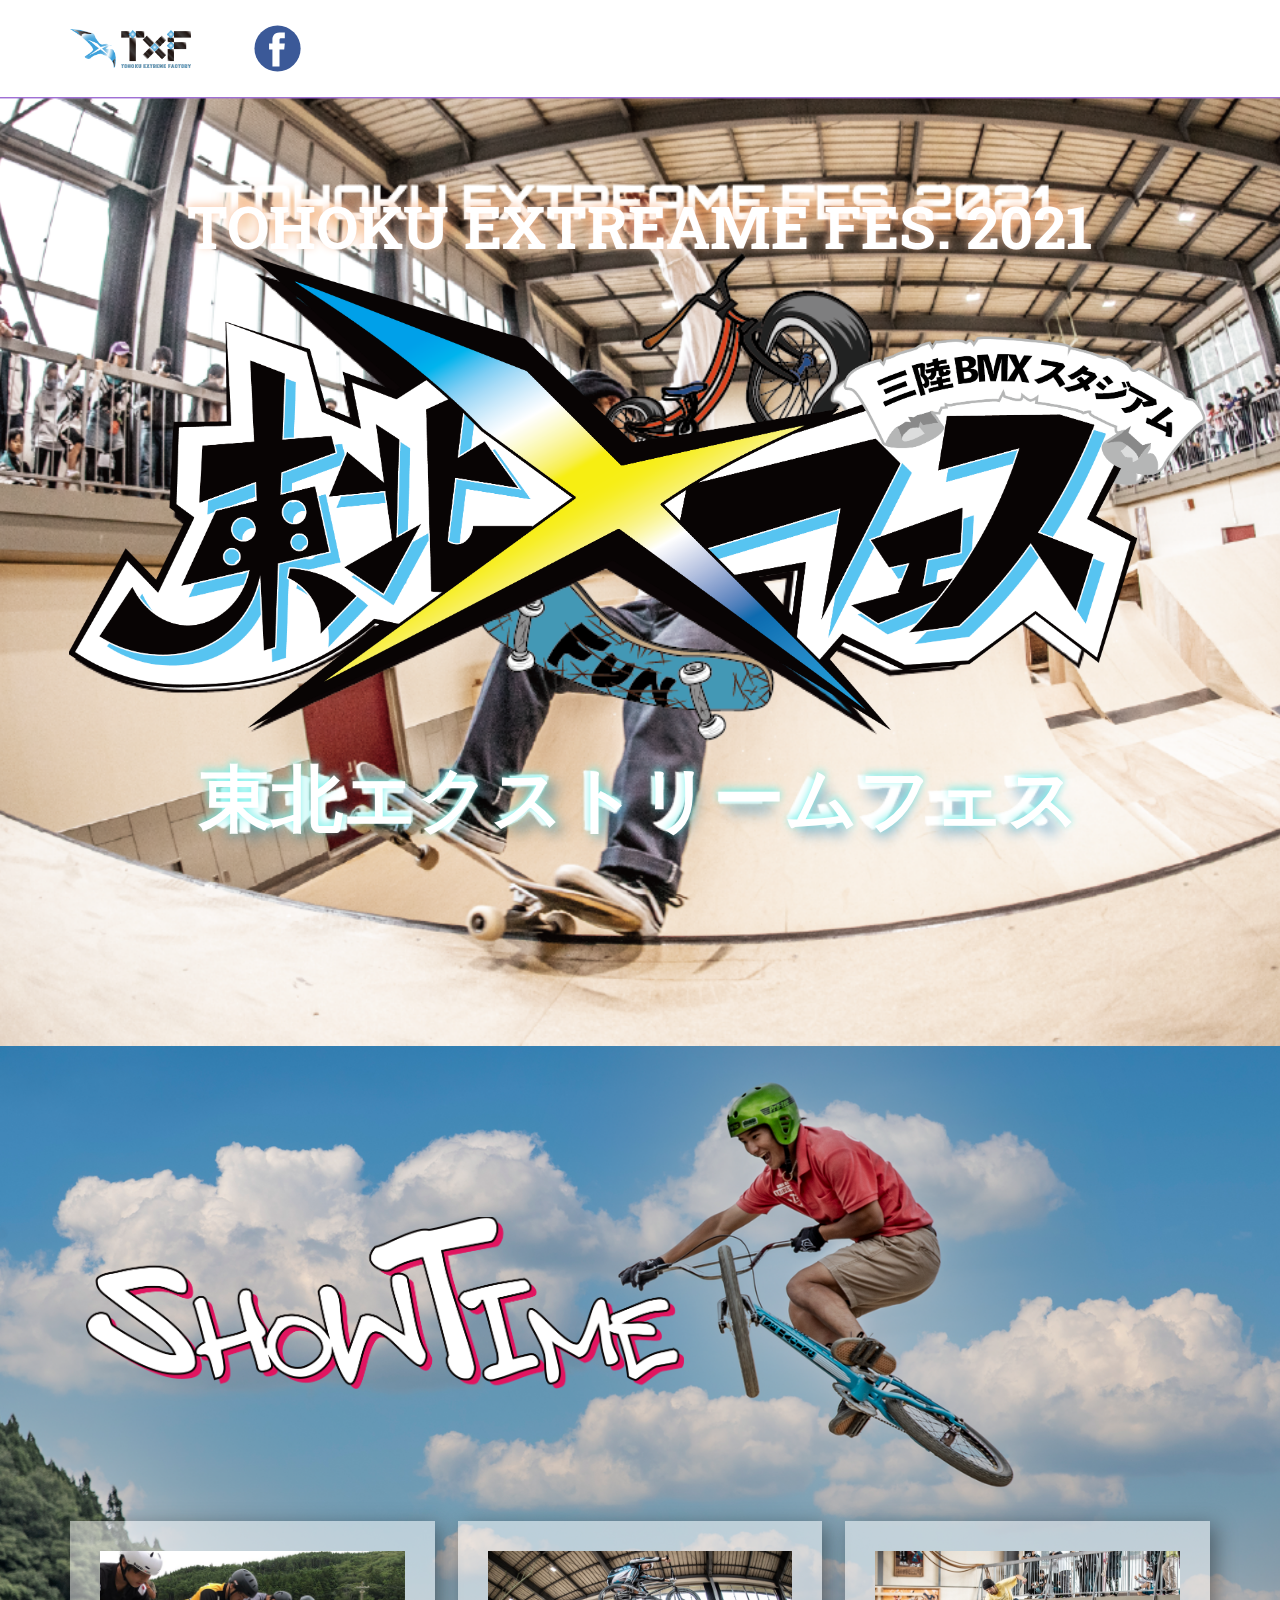
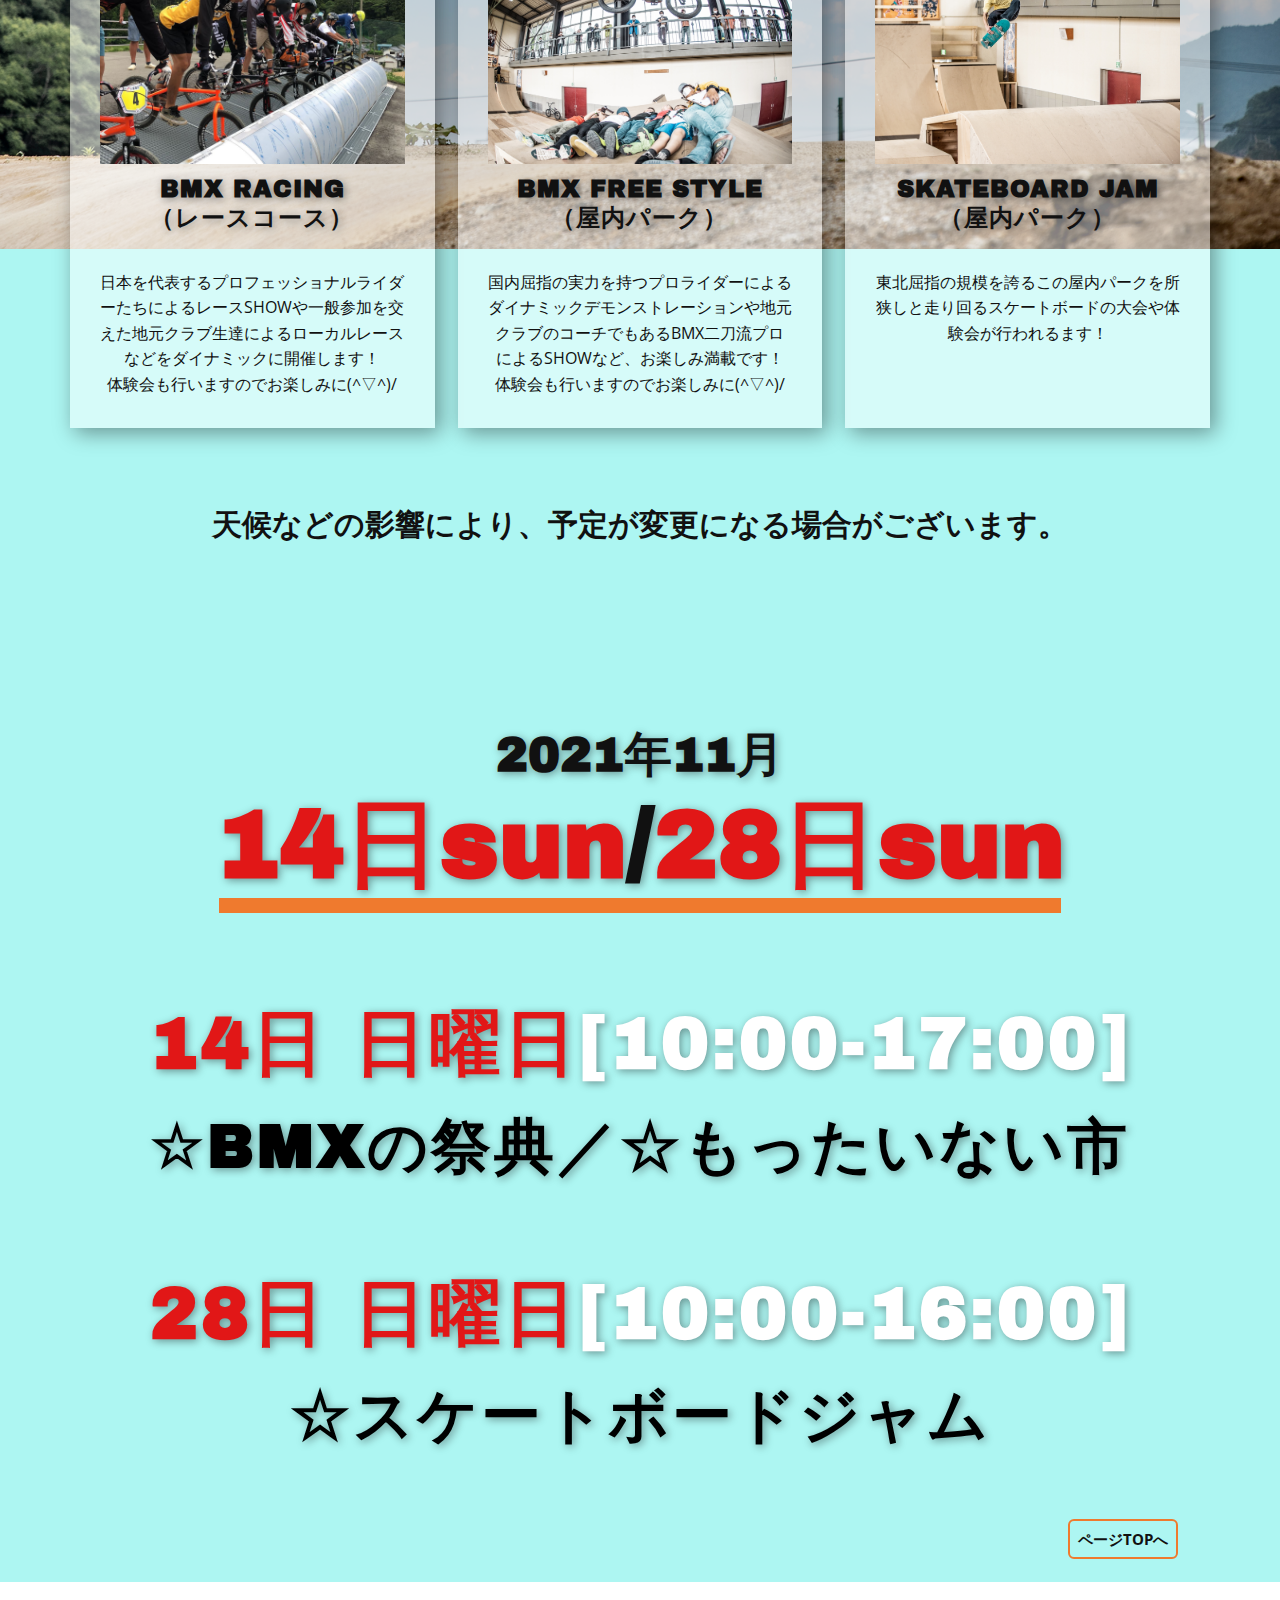
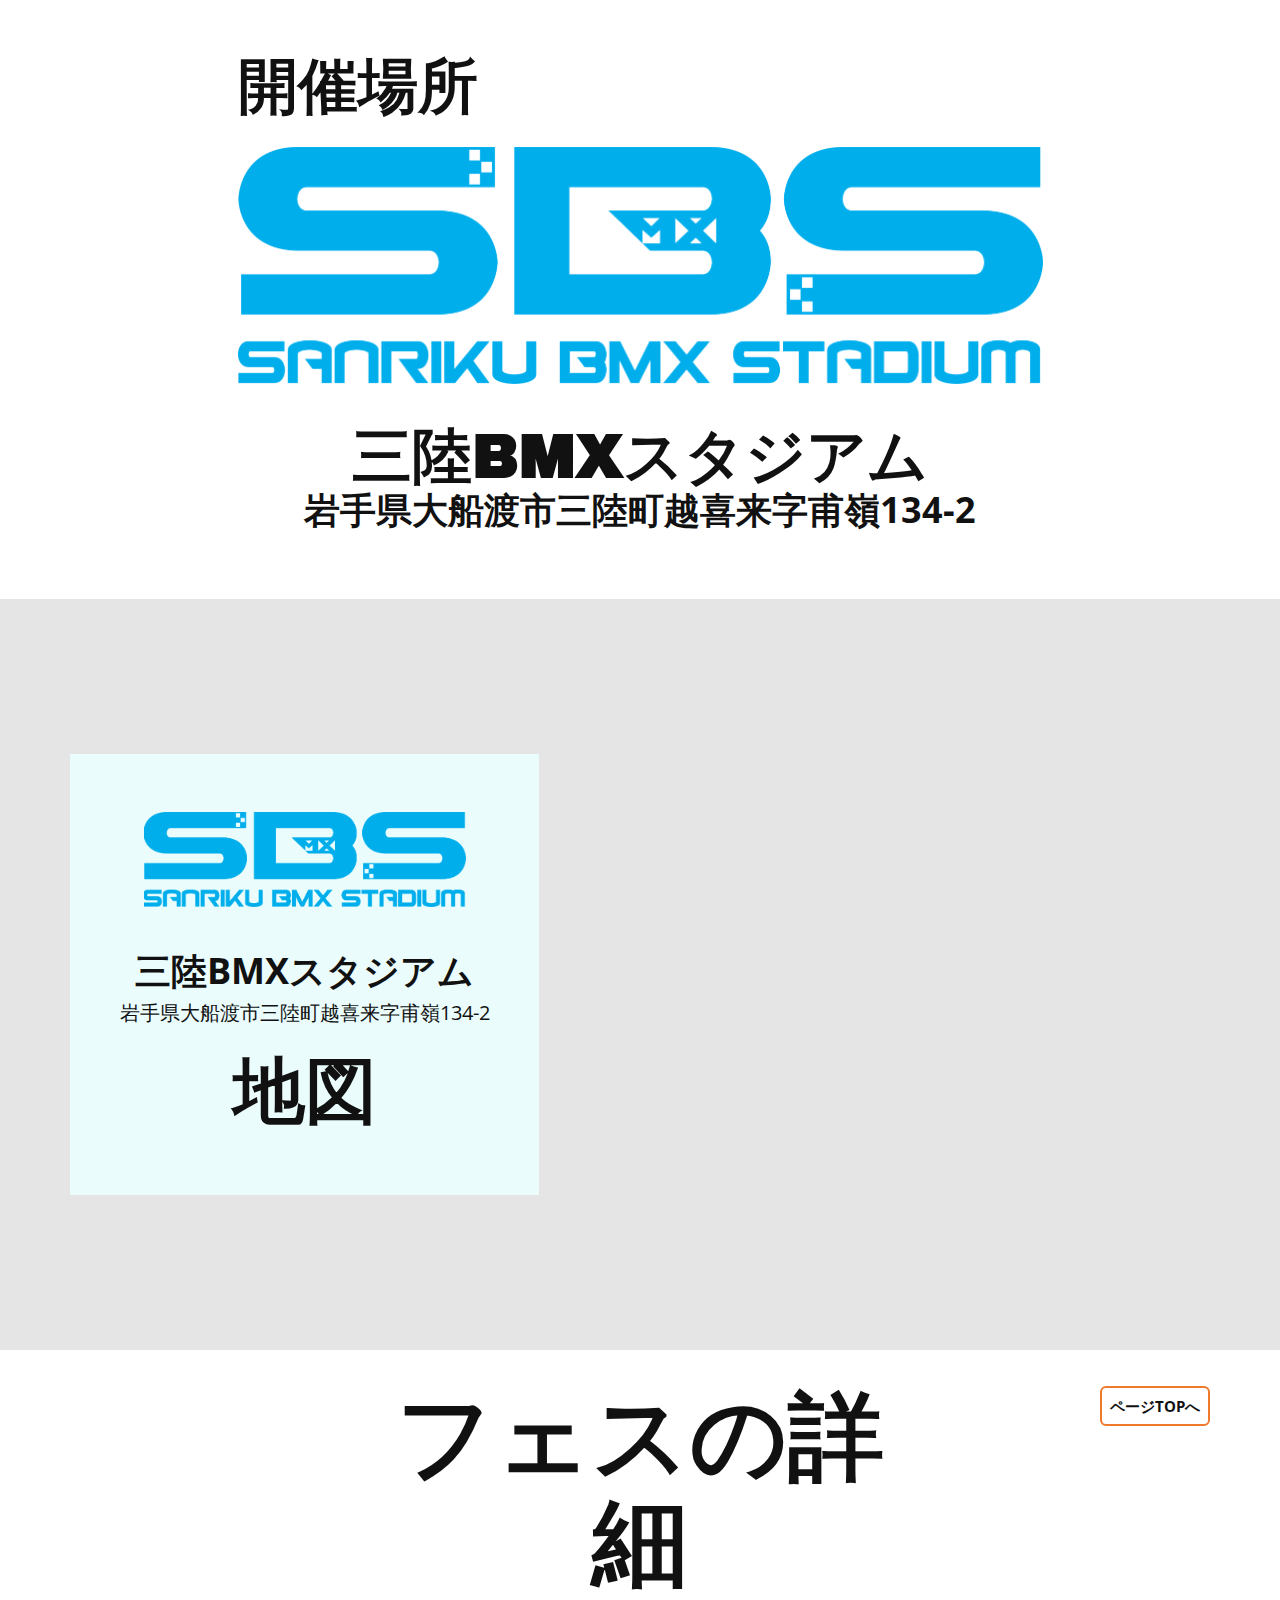
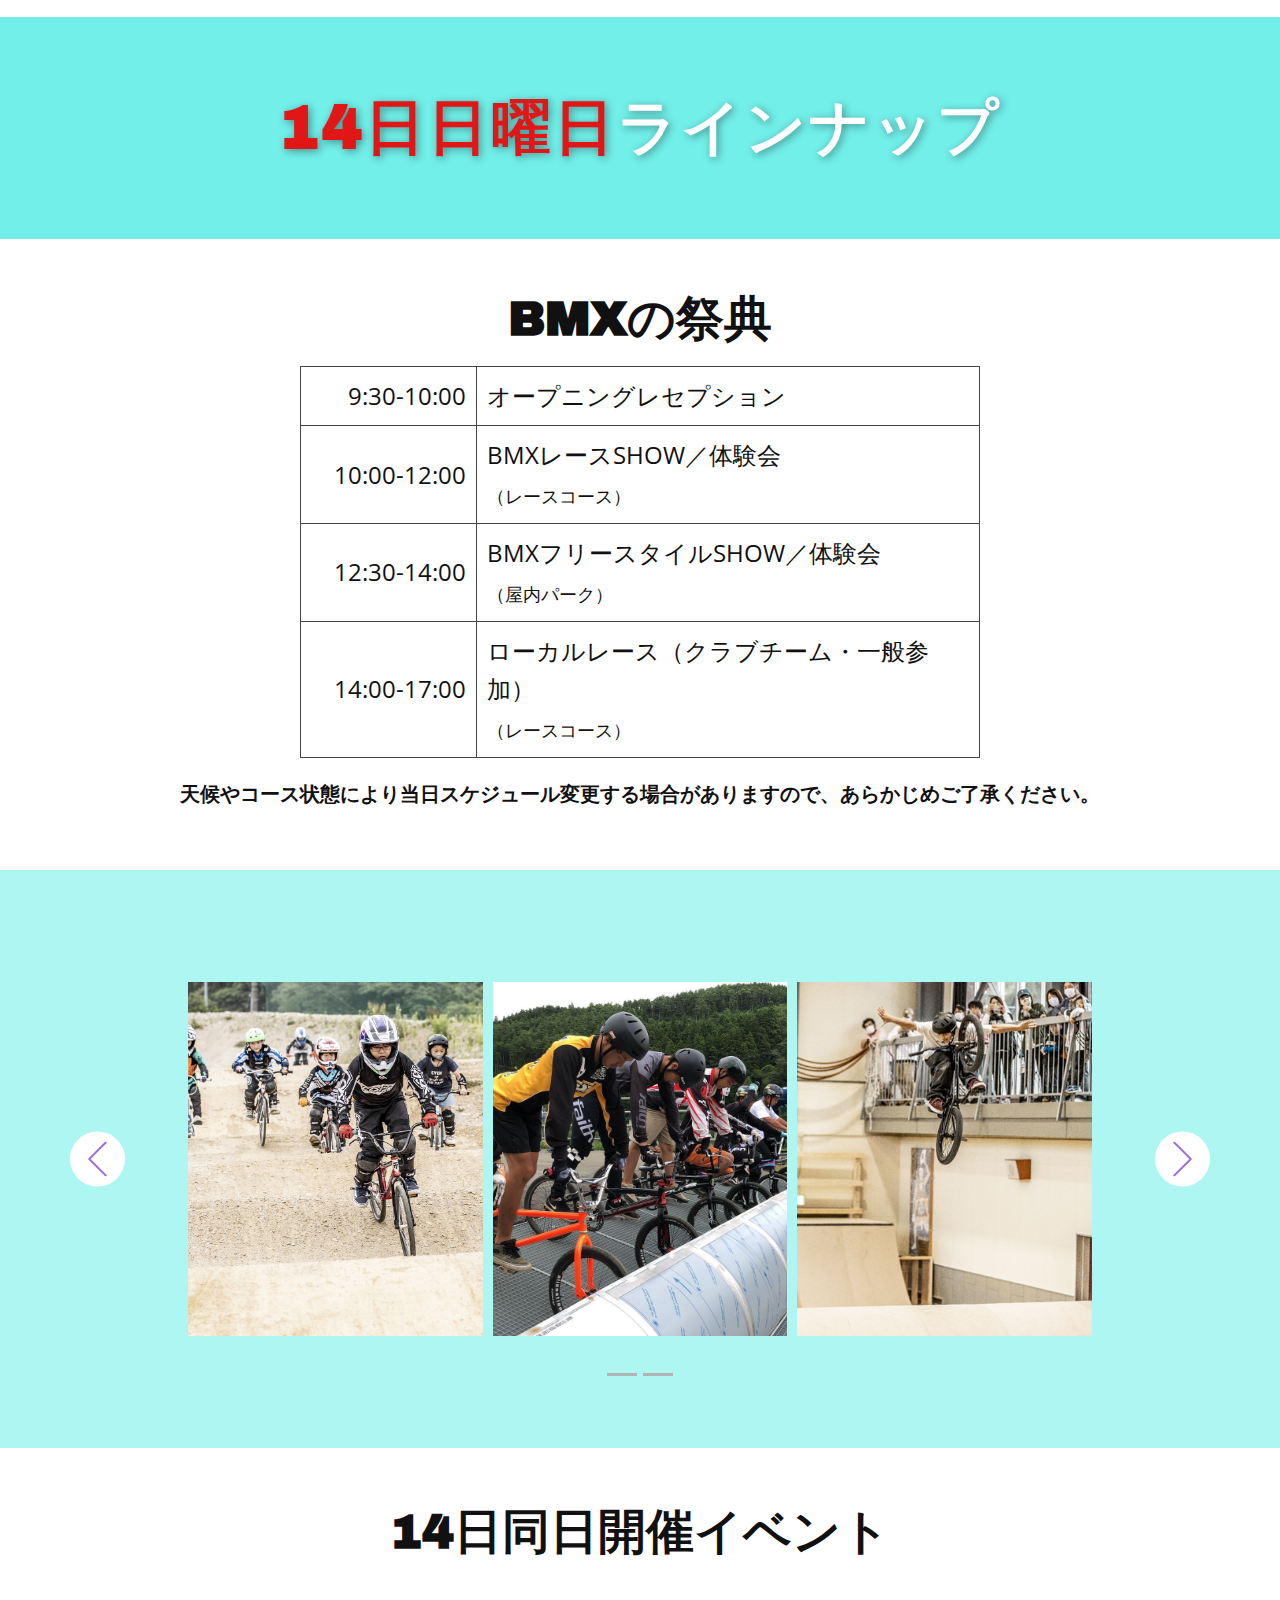
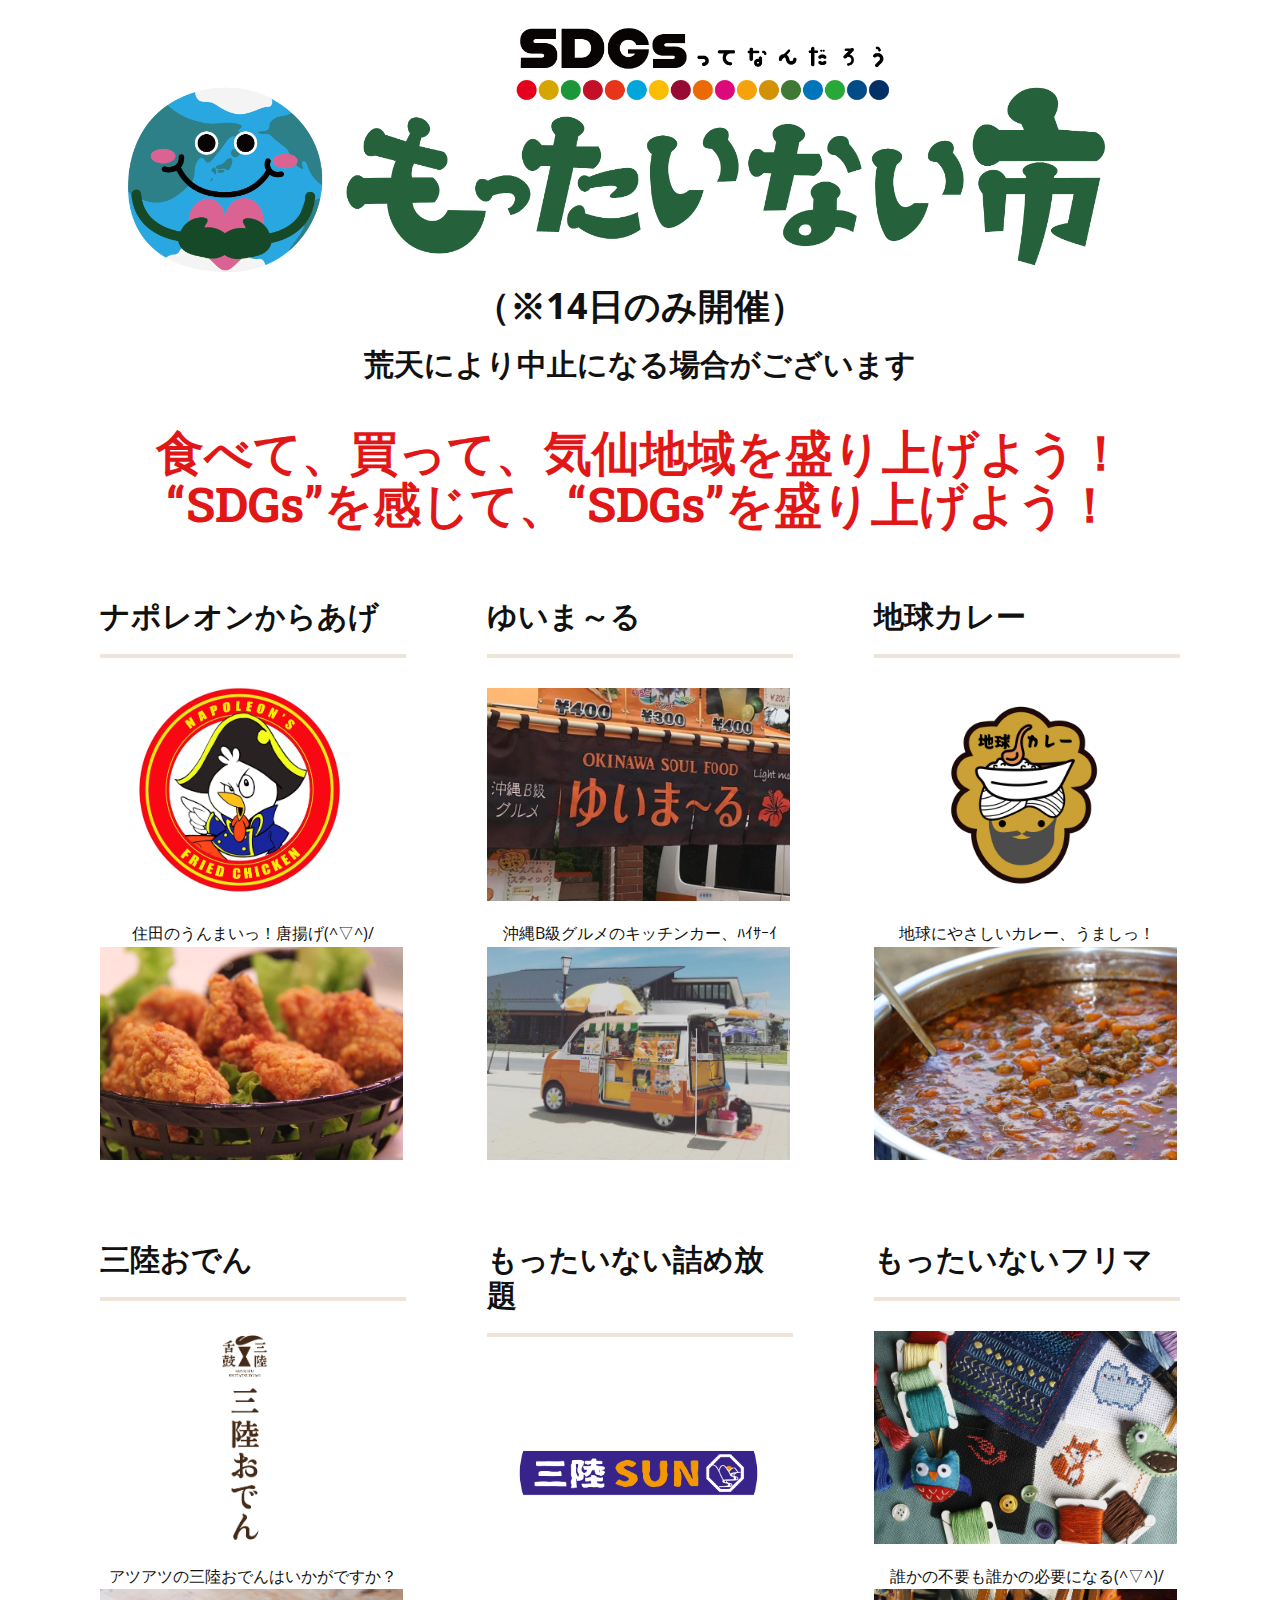
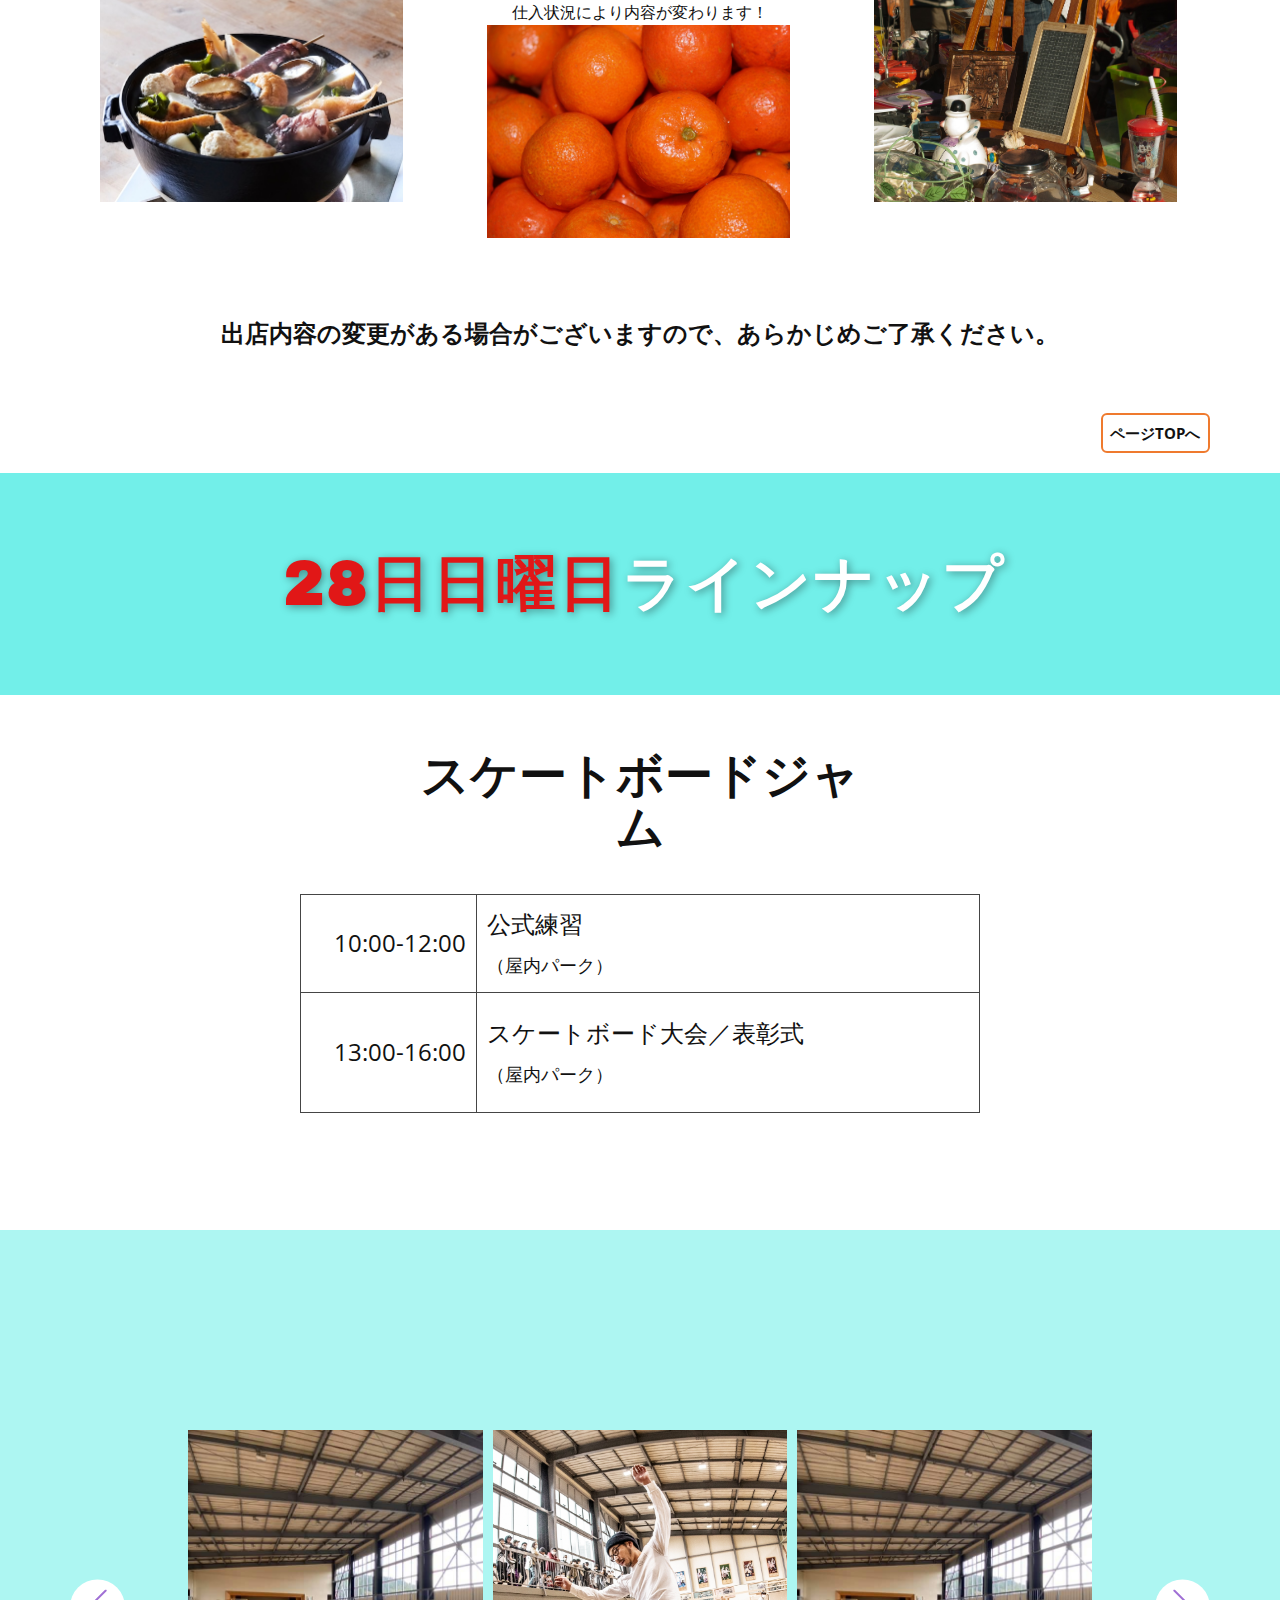
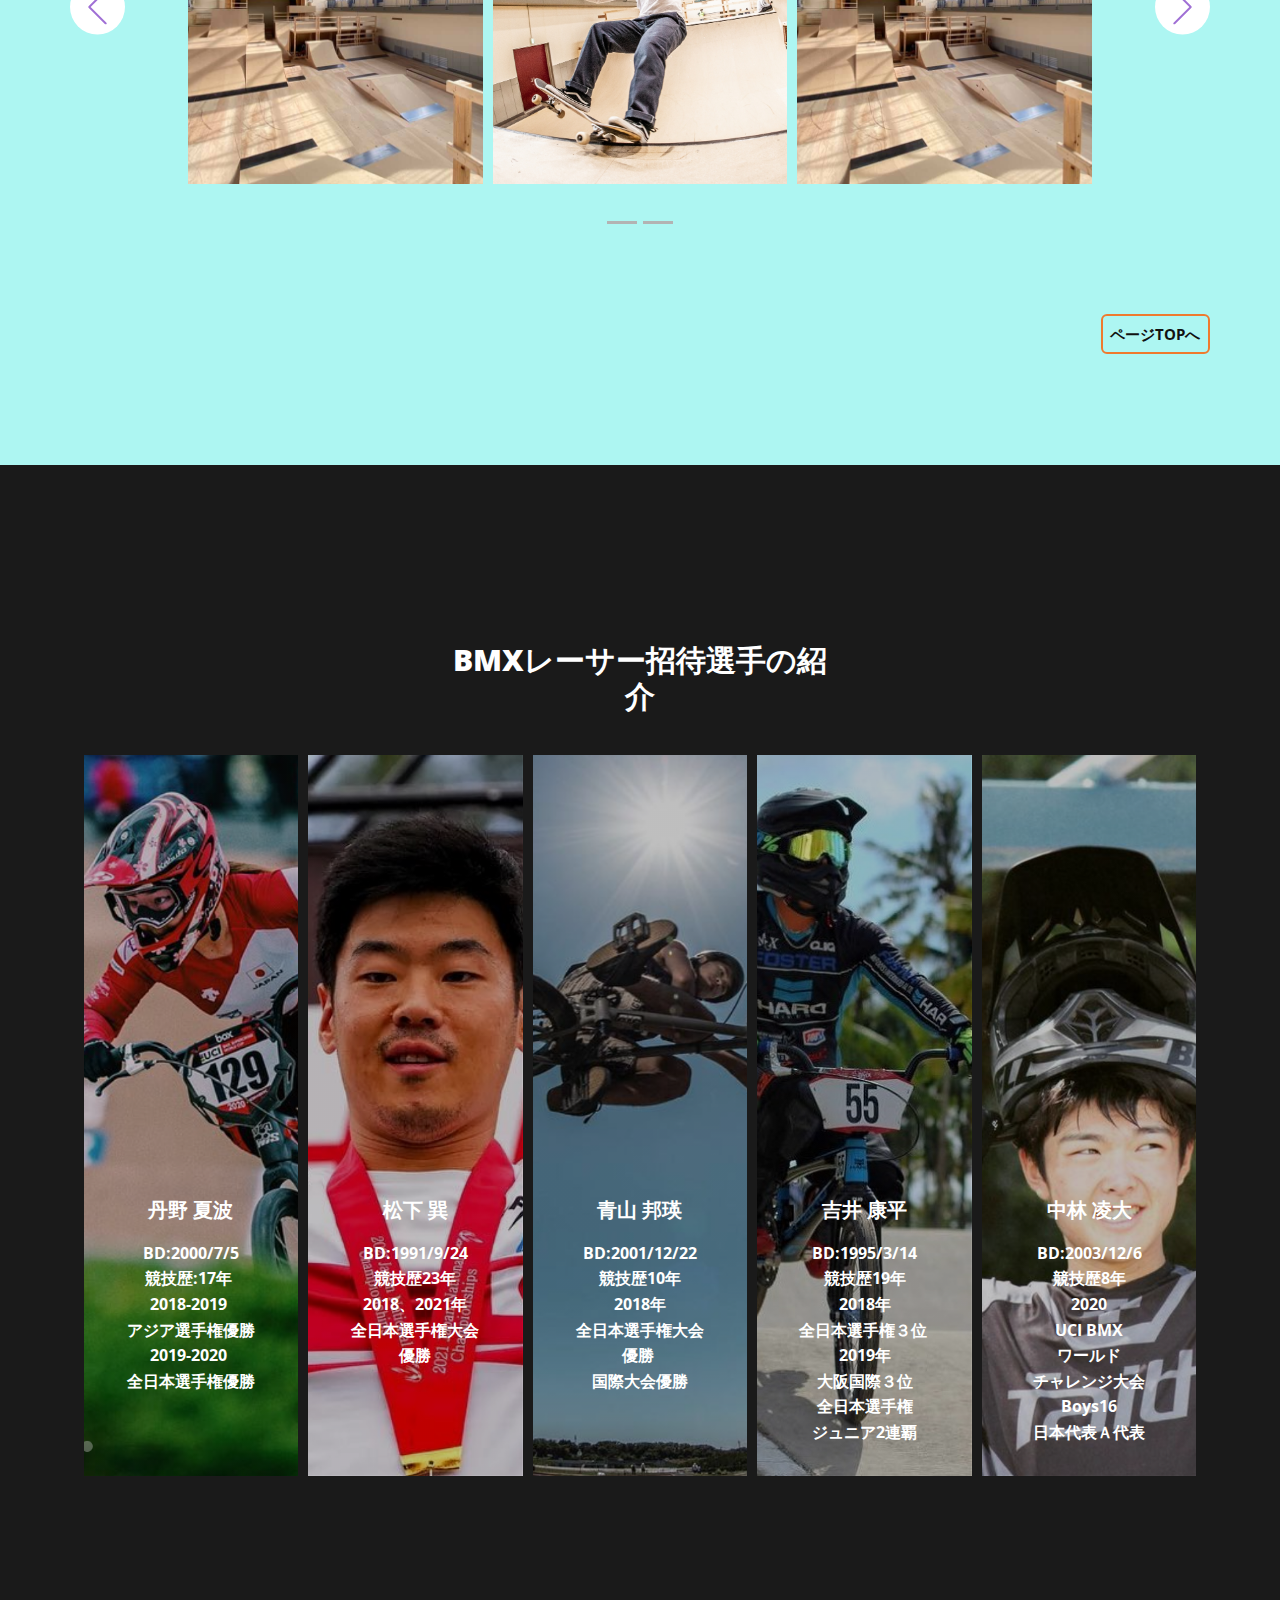
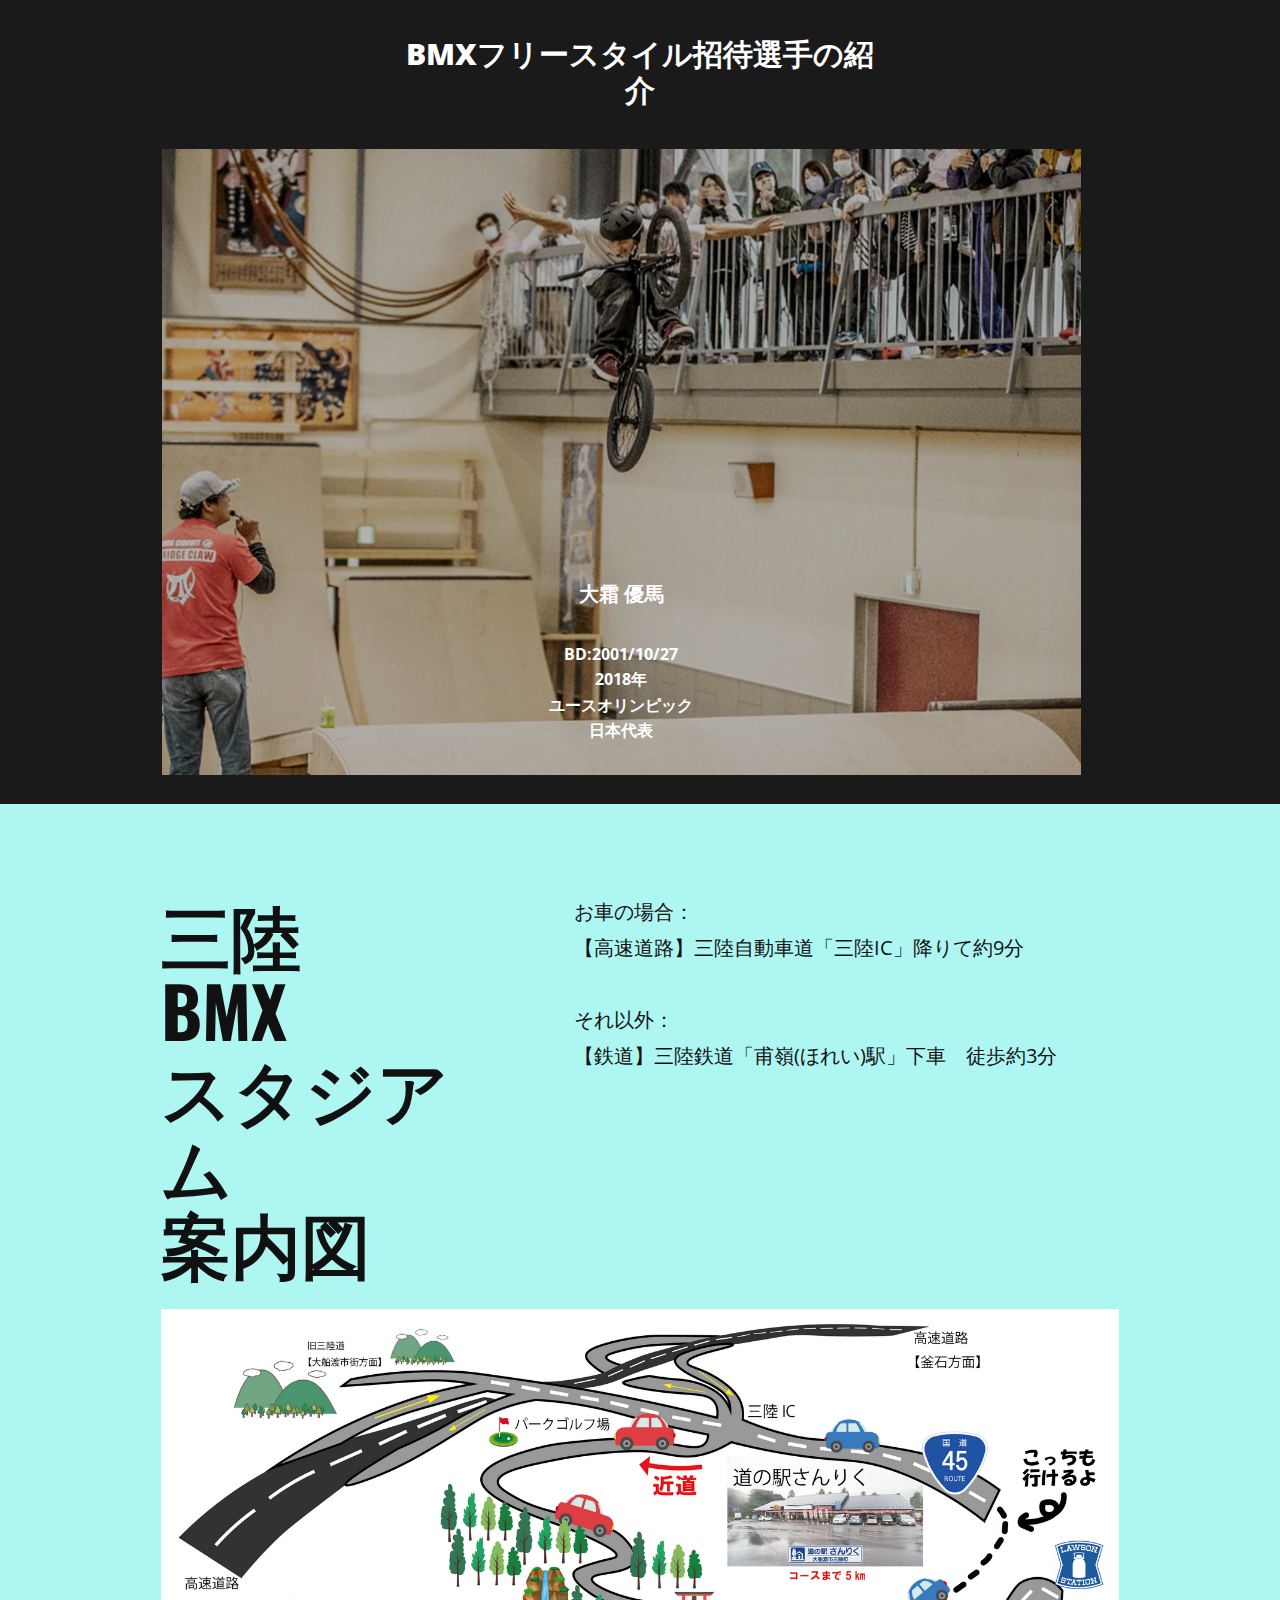
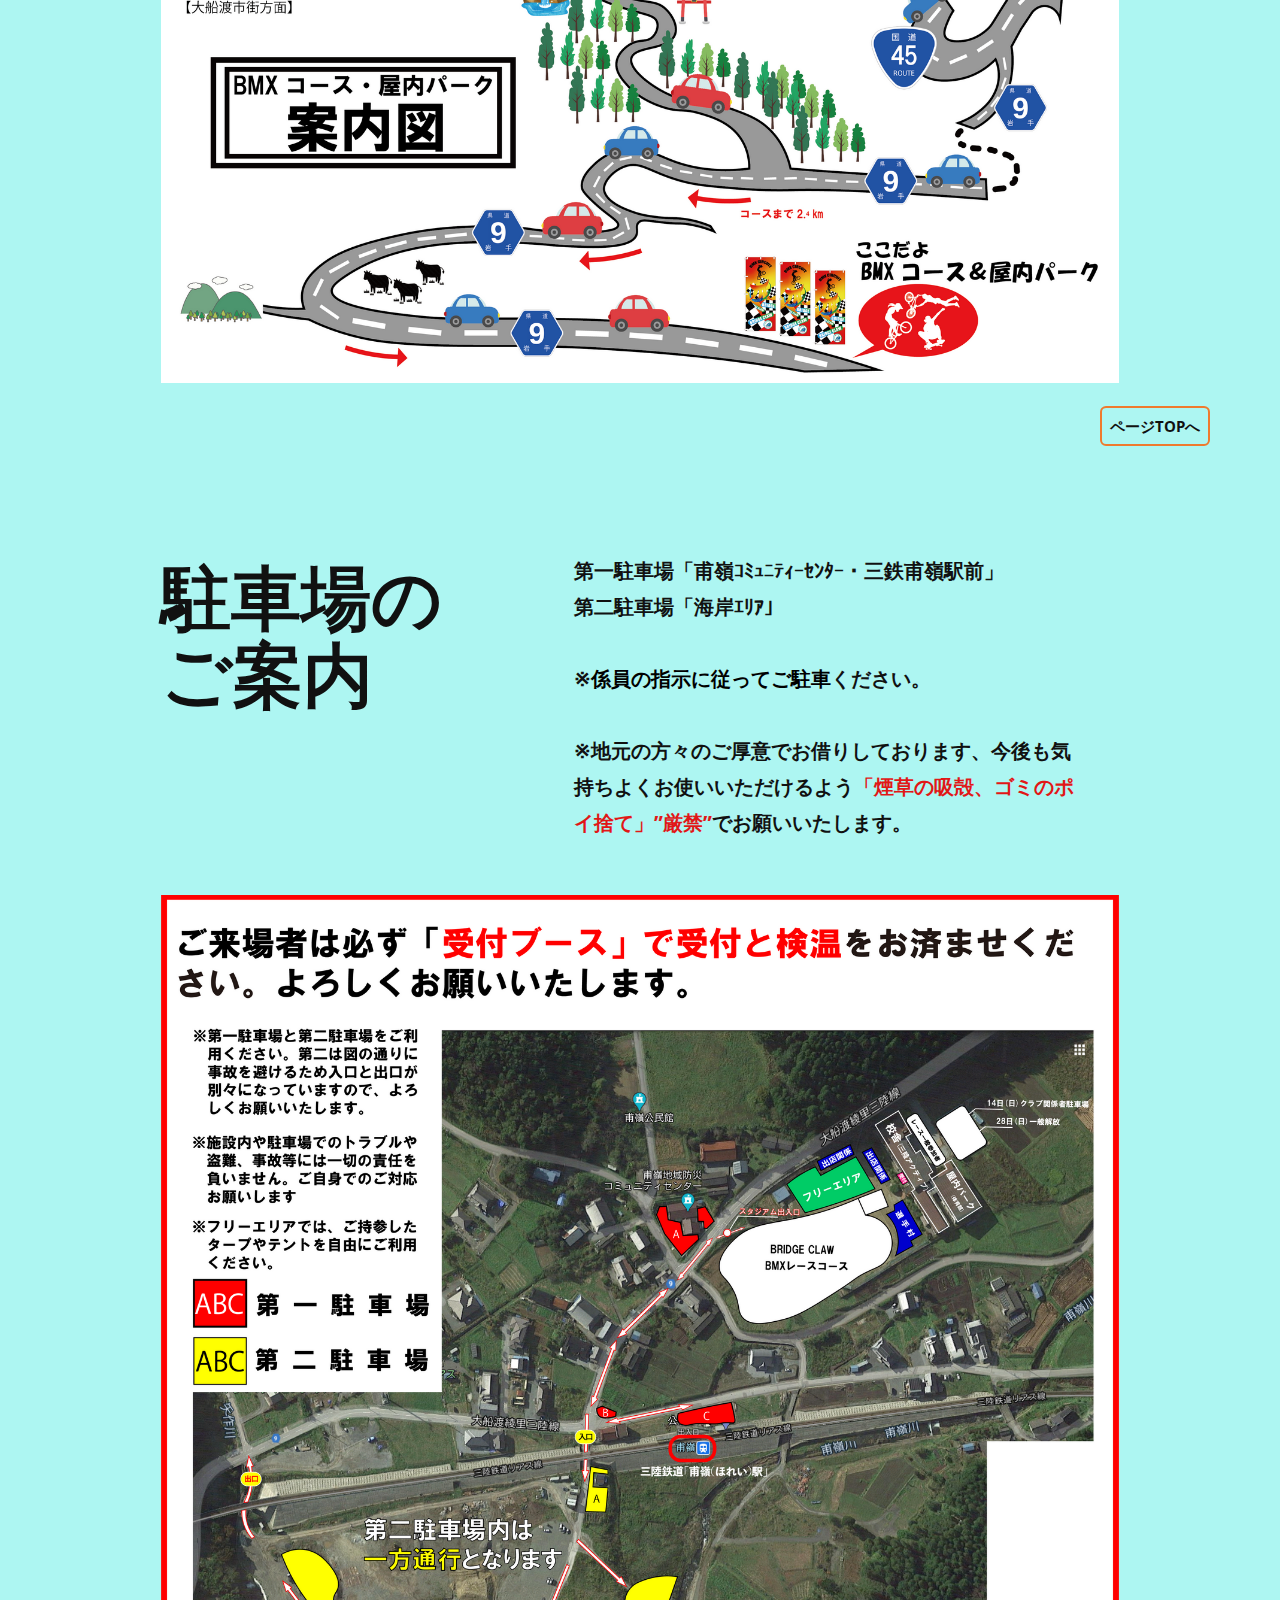
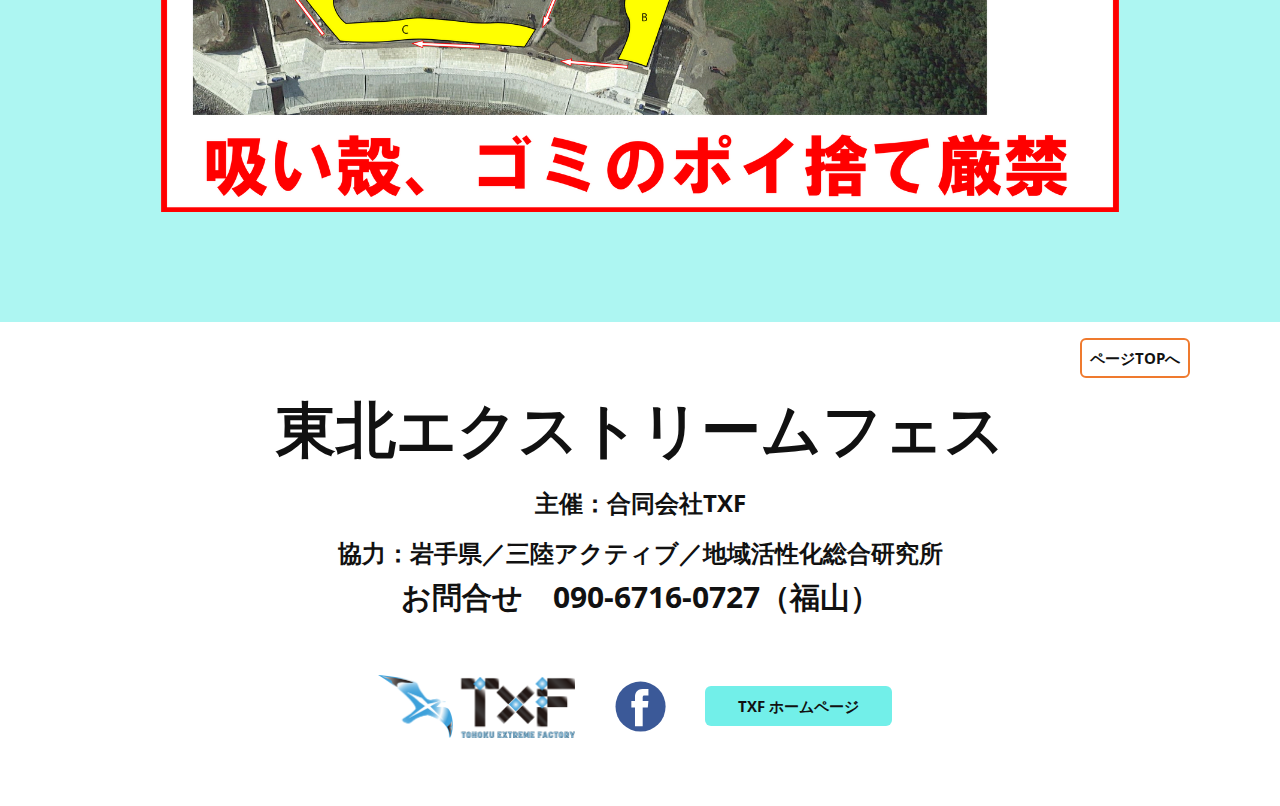
==== commit 321eddfa: "fawefえf" ====
--- a/Home.html
+++ b/Home.html
@@ -720,19 +720,5 @@
     </section>
     
     
-    <footer class="u-align-center u-clearfix u-footer u-grey-80 u-footer" id="sec-41c3"><div class="u-clearfix u-sheet u-sheet-1">
-        <p class="u-small-text u-text u-text-variant u-text-1">Sample text. Click to select the text box. Click again or double click to start editing the text.</p>
-      </div></footer>
-    <section class="u-backlink u-clearfix u-grey-80">
-      <a class="u-link" href="templates" target="_blank">
-        <span>Templates</span>
-      </a>
-      <p class="u-text">
-        <span>created with</span>
-      </p>
-      <a class="u-link" href="" target="_blank">
-        <span>Offline Website Builder Software</span>
-      </a>. 
-    </section>
   </body>
 </html>--- a/Home.css
+++ b/Home.css
@@ -9,7 +9,7 @@
 
 .u-section-1 .u-image-1 {
   min-height: 949px;
-  background-image: linear-gradient(0deg, rgba(0,0,0,0.45), rgba(0,0,0,0.45)), url("images/20201010_TXF-377.jpg");
+  background-image:  url("images/logo.png");
   margin-top: 0;
   background-position: 50% 50%;
 }
@@ -197,9 +197,7 @@
   .u-section-1 .u-image-2 {
     height: 120px;
     width: 344px;
-    margin-top: 6px;
-    margin-left: 48px;
-    margin-right: 48px;
+    margin: 6px auto;
   }
 
   .u-section-1 .u-text-2 {
@@ -1226,13 +1224,14 @@
   .u-section-6 .u-group-1 {
     margin-top: 20px;
     min-height: 49px;
-    width: calc(((100% - 340px) / 2) + 340px);
+    width: calc(((100% - 340px) / 2) + 390px);
   }
 
   .u-section-6 .u-text-2 {
     width: 331px;
     font-size: 1.25rem;
-    margin-top: 19px;
+    margin-top: 5px;
+    margin-bottom: 10px;
     margin-left: auto;
     margin-right: auto;
   }
@@ -3128,6 +3127,13 @@
   min-height: 674px;
 }
 
+.u-section-15 .u-image-2 {
+  background-image: url("images/会場マップ.jpg");
+  background-position: 50% 50%;
+  min-height: 935px;
+}
+
+
 .u-section-15 .u-container-layout-3 {
   padding-left: 0;
   padding-right: 0;
@@ -3177,6 +3183,9 @@
     min-height: 578px;
   }
 
+  .u-section-15 .u-image-2 {
+    min-height: 802px;
+  }
   .u-section-15 .u-btn-1 {
     margin-top: 53px;
     margin-bottom: 30px;
@@ -3211,6 +3220,11 @@
   .u-section-15 .u-image-1 {
     min-height: 440px;
   }
+  .u-section-15 .u-image-2 {
+    min-height: 610px;
+  }
+
+  
 }
 
 @media (max-width: 767px) {
@@ -3237,6 +3251,9 @@
   .u-section-15 .u-image-1 {
     min-height: 381px;
   }
+  .u-section-15 .u-image-2 {
+    min-height: 529px;
+  }
 
   .u-section-15 .u-btn-1 {
     margin-bottom: 60px;
@@ -3271,6 +3288,10 @@
 
   .u-section-15 .u-image-1 {
     min-height: 203px;
+  }
+
+  .u-section-15 .u-image-2 {
+    min-height: 281px;
   }
 } .u-section-16 {
   background-image: none;
